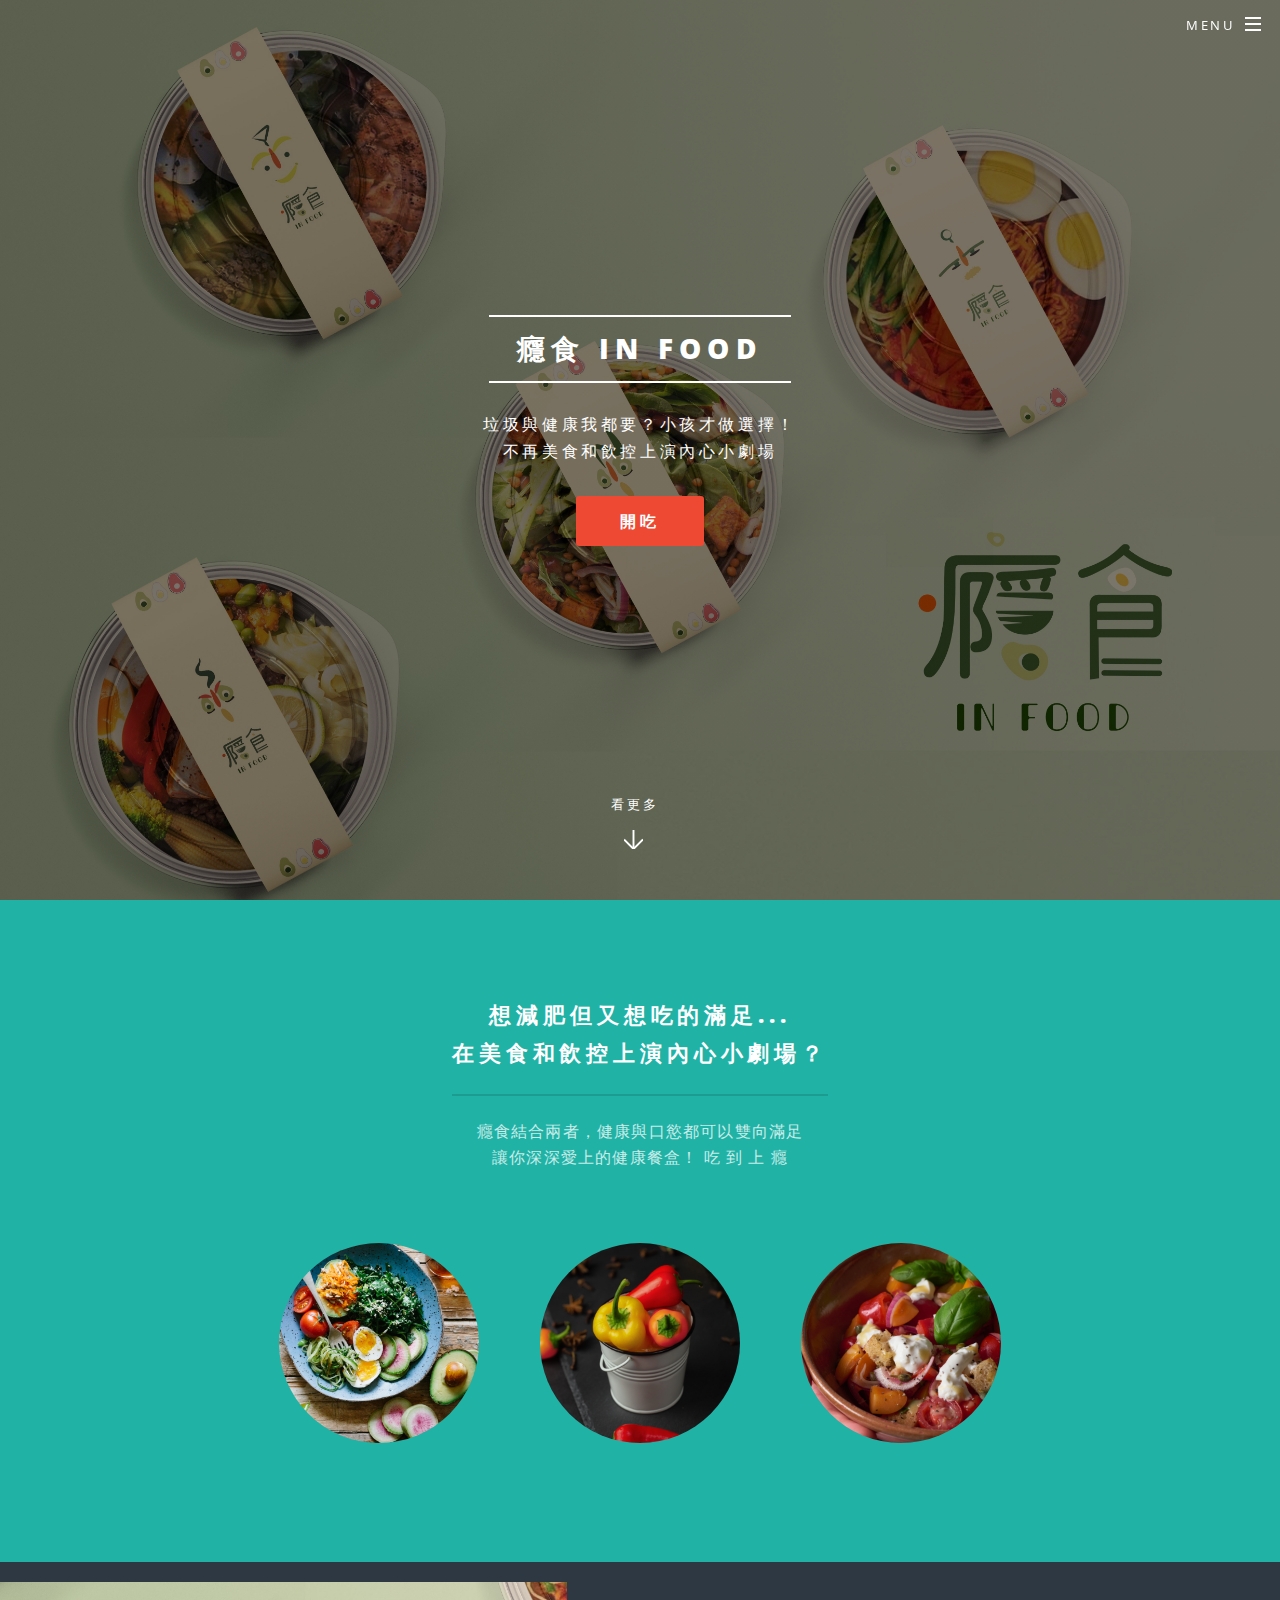
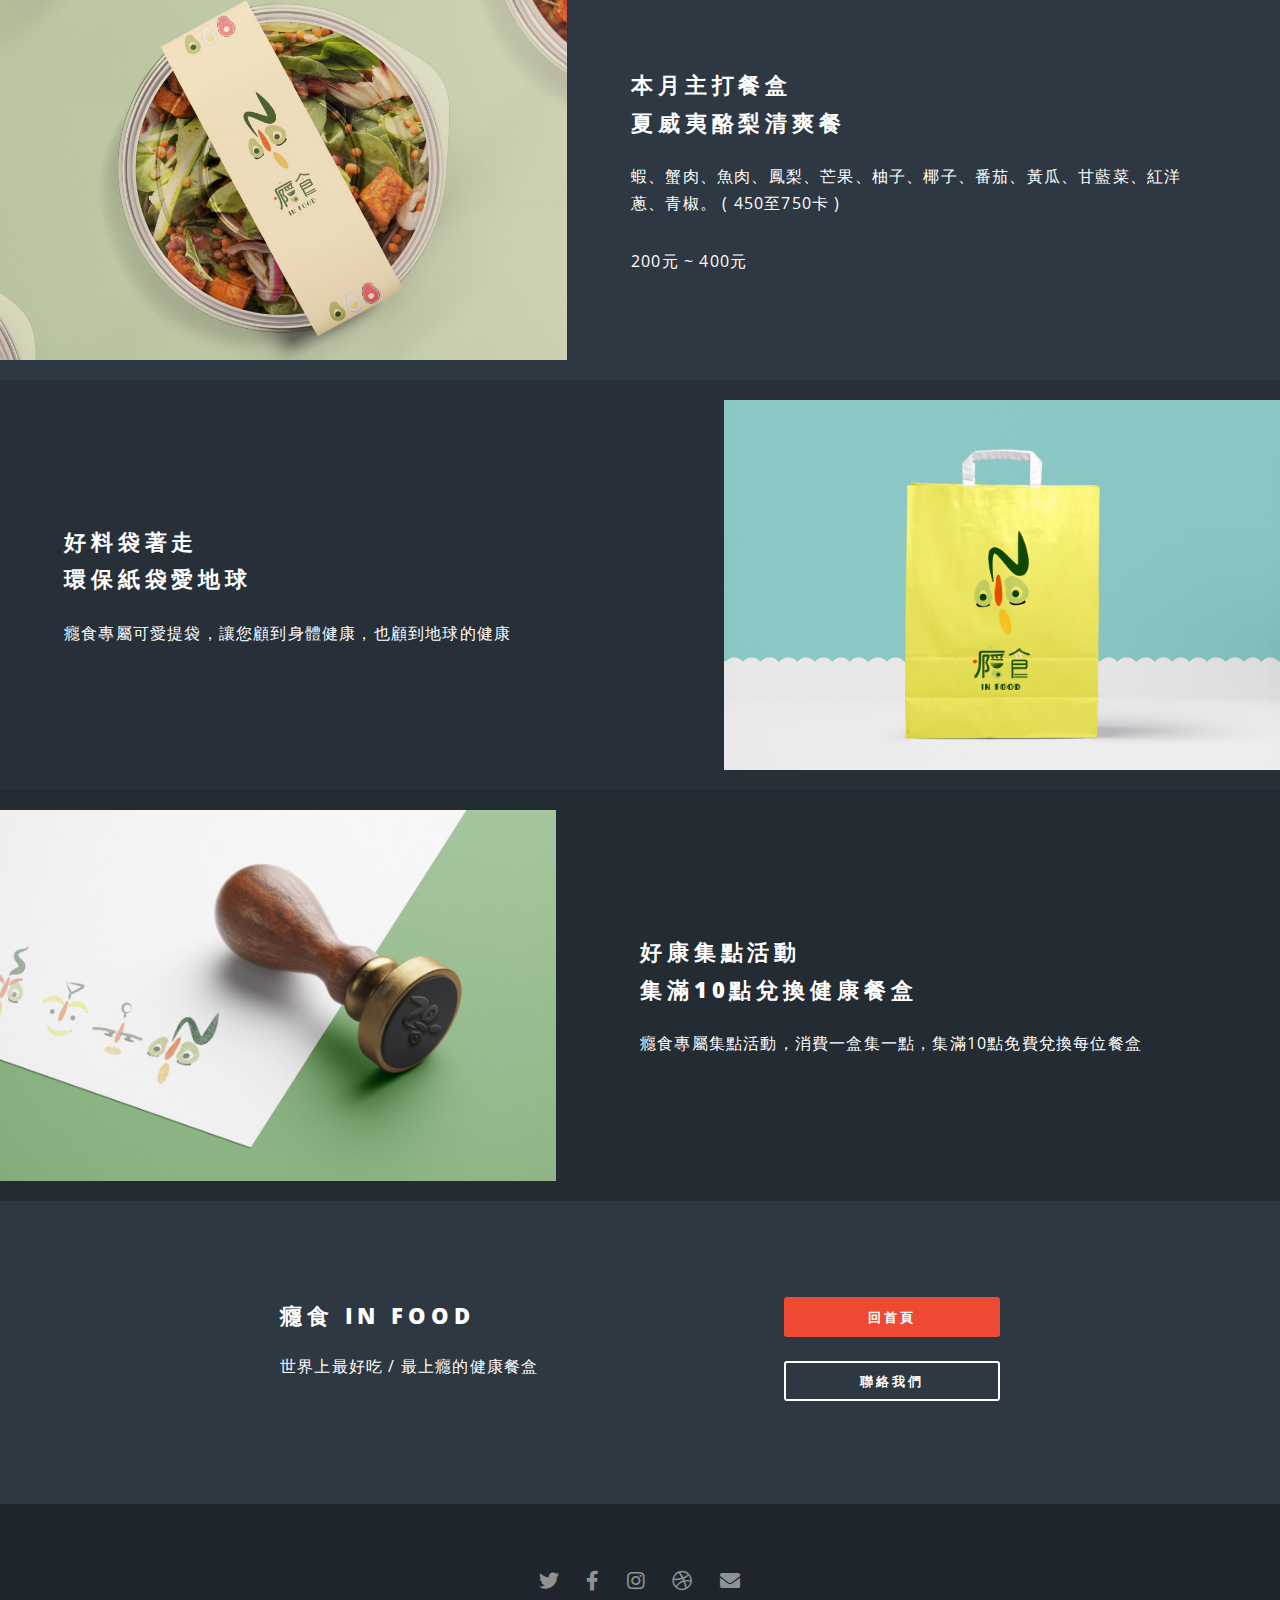
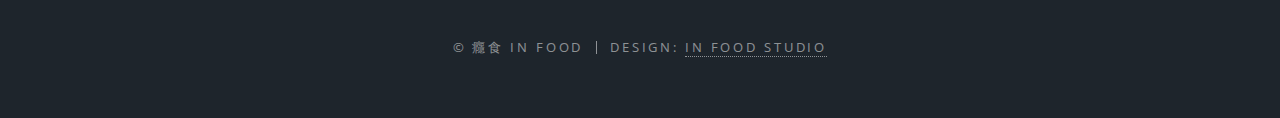
==== docs/index.html @ 06c72574 "add docs file" ====
<!DOCTYPE HTML>
<!--
	Spectral by HTML5 UP
	html5up.net | @ajlkn
	Free for personal and commercial use under the CCA 3.0 license (html5up.net/license)
-->
<html>
	<head>
		<title>癮食 In Food</title>
		<meta charset="utf-8" />
		<meta name="viewport" content="width=device-width, initial-scale=1, user-scalable=no" />
		<link rel="stylesheet" href="assets/css/main.css" />
		<link rel="icon" href="images/logo.jpg">
		<noscript><link rel="stylesheet" href="assets/css/noscript.css" /></noscript>
	</head>
	<body class="landing is-preload">

		<!-- Page Wrapper -->
			<div id="page-wrapper">

				<!-- Header -->
					<header id="header" class="alt">
						<h1><a href="index.html">癮食 In Food</a></h1>
						<nav id="nav">
							<ul>
								<li class="special">
									<a href="#menu" class="menuToggle"><span>Menu</span></a>
									<div id="menu">
										<ul>
											<li><a href="index.html">首頁</a></li>
											<li><a href="generic.html">癮食菜單</a></li>
											<li><a href="elements.html">料理工法</a></li>
											<li><a href="#">註冊會員</a></li>
											<li><a href="#">登入</a></li>
										</ul>
									</div>
								</li>
							</ul>
						</nav>
					</header>

				<!-- Banner -->
					<section id="banner">
						<div class="inner">
							<h2>癮食 In Food</h2>
							<p>垃圾與健康我都要？小孩才做選擇！<br />
							不再美食和飲控上演內心小劇場</p>
							<ul class="actions special">
								<li><a href="#two" class="button primary" style="font-size: 16px;">開吃</a></li>
							</ul>
						</div>
						<a href="#one" class="more scrolly">看更多</a>
					</section>

				<!-- One -->
					<section id="one" class="wrapper style1 special">
						<div class="inner">
							<header class="major">
								<h2>想減肥但又想吃的滿足...<br />
								在美食和飲控上演內心小劇場？</h2>
								<p>癮食結合兩者，健康與口慾都可以雙向滿足<br />
								讓你深深愛上的健康餐盒！ 吃 到 上 癮</p>
							</header>
							<ul class="icons major">
								<li><img src="images/circle1.jpg" alt="" class="circle_pic"></li>
								<li><img src="images/circle2.jpg" alt="" class="circle_pic"></li>
								<li><img src="images/circle3.jpg" alt="" class="circle_pic"></li>
								<!-- <li><span class="icon fa-gem major style1"><span class="label">Lorem</span></span></li>
								<li><span class="icon fa-heart major style2"><span class="label">Ipsum</span></span></li>
								<li><span class="icon solid fa-code major style3"><span class="label">Dolor</span></span></li> -->
							</ul>
						</div>
					</section>

				<!-- Two -->
					<section id="two" class="wrapper alt style2">
						<section class="spotlight" style="padding: 20px 20px 20px 0; background-color: transparent;">
							<div class="image"><img src="images/pic01.jpg" alt="" /></div><div class="content">
								<h2>本月主打餐盒<br />
								夏威夷酪梨清爽餐</h2>
								<p>蝦、蟹肉、魚肉、鳳梨、芒果、柚子、椰子、番茄、黃瓜、甘藍菜、紅洋蔥、青椒。 ( 450至750卡 )<br />
								</p>
								<p>200元 ~ 400元</p>
							</div>
						</section>
						<section class="spotlight">
							<div class="image" style="padding: 20px 0 20px 20px; background-color: transparent;"><img src="images/pic02.png" alt="" /></div><div class="content">
								<!-- <h2>對美味的堅持<br />
								每日新鮮現做</h2>
								<p>細膩工法、對料理的執著，將最好的呈現給每一位來癮食的你/妳</p> -->
								<h2>好料袋著走<br />
								環保紙袋愛地球</h2>
								<p>癮食專屬可愛提袋，讓您顧到身體健康，也顧到地球的健康</p>
							</div>
						</section>
						<section class="spotlight">
							<div class="image" style="padding: 20px 20px 20px 0; background-color: transparent;"><img src="images/pic03.jpg" alt="" /></div><div class="content">
								<h2>好康集點活動<br />
								集滿10點兌換健康餐盒</h2>
								<p>癮食專屬集點活動，消費一盒集一點，集滿10點免費兌換每位餐盒</p>
							</div>
						</section>
					</section>

				<!-- Three -->
					<!-- <section id="three" class="wrapper style3 special">
						<div class="inner">
							<header class="major">
								<h2>Accumsan mus tortor nunc aliquet</h2>
								<p>Aliquam ut ex ut augue consectetur interdum. Donec amet imperdiet eleifend<br />
								fringilla tincidunt. Nullam dui leo Aenean mi ligula, rhoncus ullamcorper.</p>
							</header>
							<ul class="features">
								<li class="icon fa-paper-plane">
									<h3>Arcu accumsan</h3>
									<p>Augue consectetur sed interdum imperdiet et ipsum. Mauris lorem tincidunt nullam amet leo Aenean ligula consequat consequat.</p>
								</li>
								<li class="icon solid fa-laptop">
									<h3>Ac Augue Eget</h3>
									<p>Augue consectetur sed interdum imperdiet et ipsum. Mauris lorem tincidunt nullam amet leo Aenean ligula consequat consequat.</p>
								</li>
								<li class="icon solid fa-code">
									<h3>Mus Scelerisque</h3>
									<p>Augue consectetur sed interdum imperdiet et ipsum. Mauris lorem tincidunt nullam amet leo Aenean ligula consequat consequat.</p>
								</li>
								<li class="icon solid fa-headphones-alt">
									<h3>Mauris Imperdiet</h3>
									<p>Augue consectetur sed interdum imperdiet et ipsum. Mauris lorem tincidunt nullam amet leo Aenean ligula consequat consequat.</p>
								</li>
								<li class="icon fa-heart">
									<h3>Aenean Primis</h3>
									<p>Augue consectetur sed interdum imperdiet et ipsum. Mauris lorem tincidunt nullam amet leo Aenean ligula consequat consequat.</p>
								</li>
								<li class="icon fa-flag">
									<h3>Tortor Ut</h3>
									<p>Augue consectetur sed interdum imperdiet et ipsum. Mauris lorem tincidunt nullam amet leo Aenean ligula consequat consequat.</p>
								</li>
							</ul>
						</div>
					</section> -->

				<!-- CTA -->
					<section id="cta" class="wrapper style4">
						<div class="inner">
							<header>
								<h2>癮食 In Food</h2>
								<p>世界上最好吃 / 最上癮的健康餐盒</p>
							</header>
							<ul class="actions stacked">
								<li><a href="#" class="button fit primary">回首頁</a></li>
								<li><a href="#" class="button fit">聯絡我們</a></li>
							</ul>
						</div>
					</section>

				<!-- Footer -->
					<footer id="footer">
						<ul class="icons">
							<li><a href="#" class="icon brands fa-twitter"><span class="label">Twitter</span></a></li>
							<li><a href="#" class="icon brands fa-facebook-f"><span class="label">Facebook</span></a></li>
							<li><a href="#" class="icon brands fa-instagram"><span class="label">Instagram</span></a></li>
							<li><a href="#" class="icon brands fa-dribbble"><span class="label">Dribbble</span></a></li>
							<li><a href="#" class="icon solid fa-envelope"><span class="label">Email</span></a></li>
						</ul>
						<ul class="copyright">
							<li>&copy; 癮食 In Food</li><li>Design: <a href="#">In Food Studio</a></li>
						</ul>
					</footer>

			</div>

		<!-- Scripts -->
			<script src="assets/js/jquery.min.js"></script>
			<script src="assets/js/jquery.scrollex.min.js"></script>
			<script src="assets/js/jquery.scrolly.min.js"></script>
			<script src="assets/js/browser.min.js"></script>
			<script src="assets/js/breakpoints.min.js"></script>
			<script src="assets/js/util.js"></script>
			<script src="assets/js/main.js"></script>

	</body>
</html>
---- docs/assets/css/main.css ----
@import url(fontawesome-all.min.css);
@import url("https://fonts.googleapis.com/css?family=Open+Sans:400,400italic,600,600italic,800,800italic");

/*
	Spectral by HTML5 UP
	html5up.net | @ajlkn
	Free for personal and commercial use under the CCA 3.0 license (html5up.net/license)
*/

html, body, div, span, applet, object,
iframe, h1, h2, h3, h4, h5, h6, p, blockquote,
pre, a, abbr, acronym, address, big, cite,
code, del, dfn, em, img, ins, kbd, q, s, samp,
small, strike, strong, sub, sup, tt, var, b,
u, i, center, dl, dt, dd, ol, ul, li, fieldset,
form, label, legend, table, caption, tbody,
tfoot, thead, tr, th, td, article, aside,
canvas, details, embed, figure, figcaption,
footer, header, hgroup, menu, nav, output, ruby,
section, summary, time, mark, audio, video {
	margin: 0;
	padding: 0;
	border: 0;
	font-size: 100%;
	font: inherit;
	vertical-align: baseline;}

article, aside, details, figcaption, figure,
footer, header, hgroup, menu, nav, section {
	display: block;}

body {
	line-height: 1;
}

ol, ul {
	list-style: none;
}

blockquote, q {
	quotes: none;
}

	blockquote:before, blockquote:after, q:before, q:after {
		content: '';
		content: none;
	}

table {
	border-collapse: collapse;
	border-spacing: 0;
}

body {
	-webkit-text-size-adjust: none;
}

mark {
	background-color: transparent;
	color: inherit;
}

input::-moz-focus-inner {
	border: 0;
	padding: 0;
}

input, select, textarea {
	-moz-appearance: none;
	-webkit-appearance: none;
	-ms-appearance: none;
	appearance: none;
}

/* Basic */

	@-ms-viewport {
		width: device-width;
	}

	html {
		box-sizing: border-box;
	}

	*, *:before, *:after {
		box-sizing: inherit;
	}

	body {
		background: #2e3842;
	}

		body.is-preload *, body.is-preload *:before, body.is-preload *:after {
			-moz-animation: none !important;
			-webkit-animation: none !important;
			-ms-animation: none !important;
			animation: none !important;
			-moz-transition: none !important;
			-webkit-transition: none !important;
			-ms-transition: none !important;
			transition: none !important;
		}

	body, input, select, textarea {
		color: #fff;
		font-family: "Open Sans", Helvetica, sans-serif;
		font-size: 15pt;
		font-weight: 400;
		letter-spacing: 0.075em;
		line-height: 1.65em;
	}

		@media screen and (max-width: 1680px) {

			body, input, select, textarea {
				font-size: 13pt;
			}

		}

		@media screen and (max-width: 1280px) {

			body, input, select, textarea {
				font-size: 12pt;
			}

		}

		@media screen and (max-width: 736px) {

			body, input, select, textarea {
				font-size: 11pt;
				letter-spacing: 0.0375em;
			}

		}

	a {
		-moz-transition: color 0.2s ease, border-bottom-color 0.2s ease;
		-webkit-transition: color 0.2s ease, border-bottom-color 0.2s ease;
		-ms-transition: color 0.2s ease, border-bottom-color 0.2s ease;
		transition: color 0.2s ease, border-bottom-color 0.2s ease;
		border-bottom: dotted 1px;
		color: inherit;
		text-decoration: none;
	}

		a:hover {
			border-bottom-color: transparent;
		}

	strong, b {
		color: #fff;
		font-weight: 600;
	}

	em, i {
		font-style: italic;
	}

	p {
		margin: 0 0 2em 0;
	}

	h1, h2, h3, h4, h5, h6 {
		color: #fff;
		font-weight: 800;
		letter-spacing: 0.225em;
		line-height: 1em;
		margin: 0 0 1em 0;
		text-transform: uppercase;
	}

		h1 a, h2 a, h3 a, h4 a, h5 a, h6 a {
			color: inherit;
			text-decoration: none;
		}

	h2 {
		font-size: 1.35em;
		line-height: 1.75em;
	}

		@media screen and (max-width: 736px) {

			h2 {
				font-size: 1.1em;
				line-height: 1.65em;
			}

		}

	h3 {
		font-size: 1.15em;
		line-height: 1.75em;
	}

		@media screen and (max-width: 736px) {

			h3 {
				font-size: 1em;
				line-height: 1.65em;
			}

		}

	h4 {
		font-size: 1em;
		line-height: 1.5em;
	}

	h5 {
		font-size: 0.8em;
		line-height: 1.5em;
	}

	h6 {
		font-size: 0.7em;
		line-height: 1.5em;
	}

	sub {
		font-size: 0.8em;
		position: relative;
		top: 0.5em;
	}

	sup {
		font-size: 0.8em;
		position: relative;
		top: -0.5em;
	}

	hr {
		border: 0;
		border-bottom: solid 2px #fff;
		margin: 3em 0;
	}

		hr.major {
			margin: 4.5em 0;
		}

	blockquote {
		border-left: solid 4px #fff;
		font-style: italic;
		margin: 0 0 2em 0;
		padding: 0.5em 0 0.5em 2em;
	}

	code {
		background: rgba(144, 144, 144, 0.25);
		border-radius: 3px;
		font-family: "Courier New", monospace;
		font-size: 0.9em;
		letter-spacing: 0;
		margin: 0 0.25em;
		padding: 0.25em 0.65em;
	}

	pre {
		-webkit-overflow-scrolling: touch;
		font-family: "Courier New", monospace;
		font-size: 0.9em;
		margin: 0 0 2em 0;
	}

		pre code {
			display: block;
			line-height: 1.75em;
			padding: 1em 1.5em;
			overflow-x: auto;
		}

	.align-left {
		text-align: left;
	}

	.align-center {
		text-align: center;
	}

	.align-right {
		text-align: right;
	}

/* Row */

	.row {
		display: flex;
		flex-wrap: wrap;
		box-sizing: border-box;
		align-items: stretch;
	}

		.row > * {
			box-sizing: border-box;
		}

		.row.gtr-uniform > * > :last-child {
			margin-bottom: 0;
		}

		.row.aln-left {
			justify-content: flex-start;
		}

		.row.aln-center {
			justify-content: center;
		}

		.row.aln-right {
			justify-content: flex-end;
		}

		.row.aln-top {
			align-items: flex-start;
		}

		.row.aln-middle {
			align-items: center;
		}

		.row.aln-bottom {
			align-items: flex-end;
		}

		.row > .imp {
			order: -1;
		}

		.row > .col-1 {
			width: 8.33333%;
		}

		.row > .off-1 {
			margin-left: 8.33333%;
		}

		.row > .col-2 {
			width: 16.66667%;
		}

		.row > .off-2 {
			margin-left: 16.66667%;
		}

		.row > .col-3 {
			width: 25%;
		}

		.row > .off-3 {
			margin-left: 25%;
		}

		.row > .col-4 {
			width: 33.33333%;
		}

		.row > .off-4 {
			margin-left: 33.33333%;
		}

		.row > .col-5 {
			width: 41.66667%;
		}

		.row > .off-5 {
			margin-left: 41.66667%;
		}

		.row > .col-6 {
			width: 50%;
		}

		.row > .off-6 {
			margin-left: 50%;
		}

		.row > .col-7 {
			width: 58.33333%;
		}

		.row > .off-7 {
			margin-left: 58.33333%;
		}

		.row > .col-8 {
			width: 66.66667%;
		}

		.row > .off-8 {
			margin-left: 66.66667%;
		}

		.row > .col-9 {
			width: 75%;
		}

		.row > .off-9 {
			margin-left: 75%;
		}

		.row > .col-10 {
			width: 83.33333%;
		}

		.row > .off-10 {
			margin-left: 83.33333%;
		}

		.row > .col-11 {
			width: 91.66667%;
		}

		.row > .off-11 {
			margin-left: 91.66667%;
		}

		.row > .col-12 {
			width: 100%;
		}

		.row > .off-12 {
			margin-left: 100%;
		}

		.row.gtr-0 {
			margin-top: 0;
			margin-left: 0em;
		}

			.row.gtr-0 > * {
				padding: 0 0 0 0em;
			}

			.row.gtr-0.gtr-uniform {
				margin-top: 0em;
			}

				.row.gtr-0.gtr-uniform > * {
					padding-top: 0em;
				}

		.row.gtr-25 {
			margin-top: 0;
			margin-left: -0.375em;
		}

			.row.gtr-25 > * {
				padding: 0 0 0 0.375em;
			}

			.row.gtr-25.gtr-uniform {
				margin-top: -0.375em;
			}

				.row.gtr-25.gtr-uniform > * {
					padding-top: 0.375em;
				}

		.row.gtr-50 {
			margin-top: 0;
			margin-left: -0.75em;
		}

			.row.gtr-50 > * {
				padding: 0 0 0 0.75em;
			}

			.row.gtr-50.gtr-uniform {
				margin-top: -0.75em;
			}

				.row.gtr-50.gtr-uniform > * {
					padding-top: 0.75em;
				}

		.row {
			margin-top: 0;
			margin-left: -1.5em;
		}

			.row > * {
				padding: 0 0 0 1.5em;
			}

			.row.gtr-uniform {
				margin-top: -1.5em;
			}

				.row.gtr-uniform > * {
					padding-top: 1.5em;
				}

		.row.gtr-150 {
			margin-top: 0;
			margin-left: -2.25em;
		}

			.row.gtr-150 > * {
				padding: 0 0 0 2.25em;
			}

			.row.gtr-150.gtr-uniform {
				margin-top: -2.25em;
			}

				.row.gtr-150.gtr-uniform > * {
					padding-top: 2.25em;
				}

		.row.gtr-200 {
			margin-top: 0;
			margin-left: -3em;
		}

			.row.gtr-200 > * {
				padding: 0 0 0 3em;
			}

			.row.gtr-200.gtr-uniform {
				margin-top: -3em;
			}

				.row.gtr-200.gtr-uniform > * {
					padding-top: 3em;
				}

		@media screen and (max-width: 1680px) {

			.row {
				display: flex;
				flex-wrap: wrap;
				box-sizing: border-box;
				align-items: stretch;
			}

				.row > * {
					box-sizing: border-box;
				}

				.row.gtr-uniform > * > :last-child {
					margin-bottom: 0;
				}

				.row.aln-left {
					justify-content: flex-start;
				}

				.row.aln-center {
					justify-content: center;
				}

				.row.aln-right {
					justify-content: flex-end;
				}

				.row.aln-top {
					align-items: flex-start;
				}

				.row.aln-middle {
					align-items: center;
				}

				.row.aln-bottom {
					align-items: flex-end;
				}

				.row > .imp-xlarge {
					order: -1;
				}

				.row > .col-1-xlarge {
					width: 8.33333%;
				}

				.row > .off-1-xlarge {
					margin-left: 8.33333%;
				}

				.row > .col-2-xlarge {
					width: 16.66667%;
				}

				.row > .off-2-xlarge {
					margin-left: 16.66667%;
				}

				.row > .col-3-xlarge {
					width: 25%;
				}

				.row > .off-3-xlarge {
					margin-left: 25%;
				}

				.row > .col-4-xlarge {
					width: 33.33333%;
				}

				.row > .off-4-xlarge {
					margin-left: 33.33333%;
				}

				.row > .col-5-xlarge {
					width: 41.66667%;
				}

				.row > .off-5-xlarge {
					margin-left: 41.66667%;
				}

				.row > .col-6-xlarge {
					width: 50%;
				}

				.row > .off-6-xlarge {
					margin-left: 50%;
				}

				.row > .col-7-xlarge {
					width: 58.33333%;
				}

				.row > .off-7-xlarge {
					margin-left: 58.33333%;
				}

				.row > .col-8-xlarge {
					width: 66.66667%;
				}

				.row > .off-8-xlarge {
					margin-left: 66.66667%;
				}

				.row > .col-9-xlarge {
					width: 75%;
				}

				.row > .off-9-xlarge {
					margin-left: 75%;
				}

				.row > .col-10-xlarge {
					width: 83.33333%;
				}

				.row > .off-10-xlarge {
					margin-left: 83.33333%;
				}

				.row > .col-11-xlarge {
					width: 91.66667%;
				}

				.row > .off-11-xlarge {
					margin-left: 91.66667%;
				}

				.row > .col-12-xlarge {
					width: 100%;
				}

				.row > .off-12-xlarge {
					margin-left: 100%;
				}

				.row.gtr-0 {
					margin-top: 0;
					margin-left: 0em;
				}

					.row.gtr-0 > * {
						padding: 0 0 0 0em;
					}

					.row.gtr-0.gtr-uniform {
						margin-top: 0em;
					}

						.row.gtr-0.gtr-uniform > * {
							padding-top: 0em;
						}

				.row.gtr-25 {
					margin-top: 0;
					margin-left: -0.375em;
				}

					.row.gtr-25 > * {
						padding: 0 0 0 0.375em;
					}

					.row.gtr-25.gtr-uniform {
						margin-top: -0.375em;
					}

						.row.gtr-25.gtr-uniform > * {
							padding-top: 0.375em;
						}

				.row.gtr-50 {
					margin-top: 0;
					margin-left: -0.75em;
				}

					.row.gtr-50 > * {
						padding: 0 0 0 0.75em;
					}

					.row.gtr-50.gtr-uniform {
						margin-top: -0.75em;
					}

						.row.gtr-50.gtr-uniform > * {
							padding-top: 0.75em;
						}

				.row {
					margin-top: 0;
					margin-left: -1.5em;
				}

					.row > * {
						padding: 0 0 0 1.5em;
					}

					.row.gtr-uniform {
						margin-top: -1.5em;
					}

						.row.gtr-uniform > * {
							padding-top: 1.5em;
						}

				.row.gtr-150 {
					margin-top: 0;
					margin-left: -2.25em;
				}

					.row.gtr-150 > * {
						padding: 0 0 0 2.25em;
					}

					.row.gtr-150.gtr-uniform {
						margin-top: -2.25em;
					}

						.row.gtr-150.gtr-uniform > * {
							padding-top: 2.25em;
						}

				.row.gtr-200 {
					margin-top: 0;
					margin-left: -3em;
				}

					.row.gtr-200 > * {
						padding: 0 0 0 3em;
					}

					.row.gtr-200.gtr-uniform {
						margin-top: -3em;
					}

						.row.gtr-200.gtr-uniform > * {
							padding-top: 3em;
						}

		}

		@media screen and (max-width: 1280px) {

			.row {
				display: flex;
				flex-wrap: wrap;
				box-sizing: border-box;
				align-items: stretch;
			}

				.row > * {
					box-sizing: border-box;
				}

				.row.gtr-uniform > * > :last-child {
					margin-bottom: 0;
				}

				.row.aln-left {
					justify-content: flex-start;
				}

				.row.aln-center {
					justify-content: center;
				}

				.row.aln-right {
					justify-content: flex-end;
				}

				.row.aln-top {
					align-items: flex-start;
				}

				.row.aln-middle {
					align-items: center;
				}

				.row.aln-bottom {
					align-items: flex-end;
				}

				.row > .imp-large {
					order: -1;
				}

				.row > .col-1-large {
					width: 8.33333%;
				}

				.row > .off-1-large {
					margin-left: 8.33333%;
				}

				.row > .col-2-large {
					width: 16.66667%;
				}

				.row > .off-2-large {
					margin-left: 16.66667%;
				}

				.row > .col-3-large {
					width: 25%;
				}

				.row > .off-3-large {
					margin-left: 25%;
				}

				.row > .col-4-large {
					width: 33.33333%;
				}

				.row > .off-4-large {
					margin-left: 33.33333%;
				}

				.row > .col-5-large {
					width: 41.66667%;
				}

				.row > .off-5-large {
					margin-left: 41.66667%;
				}

				.row > .col-6-large {
					width: 50%;
				}

				.row > .off-6-large {
					margin-left: 50%;
				}

				.row > .col-7-large {
					width: 58.33333%;
				}

				.row > .off-7-large {
					margin-left: 58.33333%;
				}

				.row > .col-8-large {
					width: 66.66667%;
				}

				.row > .off-8-large {
					margin-left: 66.66667%;
				}

				.row > .col-9-large {
					width: 75%;
				}

				.row > .off-9-large {
					margin-left: 75%;
				}

				.row > .col-10-large {
					width: 83.33333%;
				}

				.row > .off-10-large {
					margin-left: 83.33333%;
				}

				.row > .col-11-large {
					width: 91.66667%;
				}

				.row > .off-11-large {
					margin-left: 91.66667%;
				}

				.row > .col-12-large {
					width: 100%;
				}

				.row > .off-12-large {
					margin-left: 100%;
				}

				.row.gtr-0 {
					margin-top: 0;
					margin-left: 0em;
				}

					.row.gtr-0 > * {
						padding: 0 0 0 0em;
					}

					.row.gtr-0.gtr-uniform {
						margin-top: 0em;
					}

						.row.gtr-0.gtr-uniform > * {
							padding-top: 0em;
						}

				.row.gtr-25 {
					margin-top: 0;
					margin-left: -0.375em;
				}

					.row.gtr-25 > * {
						padding: 0 0 0 0.375em;
					}

					.row.gtr-25.gtr-uniform {
						margin-top: -0.375em;
					}

						.row.gtr-25.gtr-uniform > * {
							padding-top: 0.375em;
						}

				.row.gtr-50 {
					margin-top: 0;
					margin-left: -0.75em;
				}

					.row.gtr-50 > * {
						padding: 0 0 0 0.75em;
					}

					.row.gtr-50.gtr-uniform {
						margin-top: -0.75em;
					}

						.row.gtr-50.gtr-uniform > * {
							padding-top: 0.75em;
						}

				.row {
					margin-top: 0;
					margin-left: -1.5em;
				}

					.row > * {
						padding: 0 0 0 1.5em;
					}

					.row.gtr-uniform {
						margin-top: -1.5em;
					}

						.row.gtr-uniform > * {
							padding-top: 1.5em;
						}

				.row.gtr-150 {
					margin-top: 0;
					margin-left: -2.25em;
				}

					.row.gtr-150 > * {
						padding: 0 0 0 2.25em;
					}

					.row.gtr-150.gtr-uniform {
						margin-top: -2.25em;
					}

						.row.gtr-150.gtr-uniform > * {
							padding-top: 2.25em;
						}

				.row.gtr-200 {
					margin-top: 0;
					margin-left: -3em;
				}

					.row.gtr-200 > * {
						padding: 0 0 0 3em;
					}

					.row.gtr-200.gtr-uniform {
						margin-top: -3em;
					}

						.row.gtr-200.gtr-uniform > * {
							padding-top: 3em;
						}

		}

		@media screen and (max-width: 980px) {

			.row {
				display: flex;
				flex-wrap: wrap;
				box-sizing: border-box;
				align-items: stretch;
			}

				.row > * {
					box-sizing: border-box;
				}

				.row.gtr-uniform > * > :last-child {
					margin-bottom: 0;
				}

				.row.aln-left {
					justify-content: flex-start;
				}

				.row.aln-center {
					justify-content: center;
				}

				.row.aln-right {
					justify-content: flex-end;
				}

				.row.aln-top {
					align-items: flex-start;
				}

				.row.aln-middle {
					align-items: center;
				}

				.row.aln-bottom {
					align-items: flex-end;
				}

				.row > .imp-medium {
					order: -1;
				}

				.row > .col-1-medium {
					width: 8.33333%;
				}

				.row > .off-1-medium {
					margin-left: 8.33333%;
				}

				.row > .col-2-medium {
					width: 16.66667%;
				}

				.row > .off-2-medium {
					margin-left: 16.66667%;
				}

				.row > .col-3-medium {
					width: 25%;
				}

				.row > .off-3-medium {
					margin-left: 25%;
				}

				.row > .col-4-medium {
					width: 33.33333%;
				}

				.row > .off-4-medium {
					margin-left: 33.33333%;
				}

				.row > .col-5-medium {
					width: 41.66667%;
				}

				.row > .off-5-medium {
					margin-left: 41.66667%;
				}

				.row > .col-6-medium {
					width: 50%;
				}

				.row > .off-6-medium {
					margin-left: 50%;
				}

				.row > .col-7-medium {
					width: 58.33333%;
				}

				.row > .off-7-medium {
					margin-left: 58.33333%;
				}

				.row > .col-8-medium {
					width: 66.66667%;
				}

				.row > .off-8-medium {
					margin-left: 66.66667%;
				}

				.row > .col-9-medium {
					width: 75%;
				}

				.row > .off-9-medium {
					margin-left: 75%;
				}

				.row > .col-10-medium {
					width: 83.33333%;
				}

				.row > .off-10-medium {
					margin-left: 83.33333%;
				}

				.row > .col-11-medium {
					width: 91.66667%;
				}

				.row > .off-11-medium {
					margin-left: 91.66667%;
				}

				.row > .col-12-medium {
					width: 100%;
				}

				.row > .off-12-medium {
					margin-left: 100%;
				}

				.row.gtr-0 {
					margin-top: 0;
					margin-left: 0em;
				}

					.row.gtr-0 > * {
						padding: 0 0 0 0em;
					}

					.row.gtr-0.gtr-uniform {
						margin-top: 0em;
					}

						.row.gtr-0.gtr-uniform > * {
							padding-top: 0em;
						}

				.row.gtr-25 {
					margin-top: 0;
					margin-left: -0.375em;
				}

					.row.gtr-25 > * {
						padding: 0 0 0 0.375em;
					}

					.row.gtr-25.gtr-uniform {
						margin-top: -0.375em;
					}

						.row.gtr-25.gtr-uniform > * {
							padding-top: 0.375em;
						}

				.row.gtr-50 {
					margin-top: 0;
					margin-left: -0.75em;
				}

					.row.gtr-50 > * {
						padding: 0 0 0 0.75em;
					}

					.row.gtr-50.gtr-uniform {
						margin-top: -0.75em;
					}

						.row.gtr-50.gtr-uniform > * {
							padding-top: 0.75em;
						}

				.row {
					margin-top: 0;
					margin-left: -1.5em;
				}

					.row > * {
						padding: 0 0 0 1.5em;
					}

					.row.gtr-uniform {
						margin-top: -1.5em;
					}

						.row.gtr-uniform > * {
							padding-top: 1.5em;
						}

				.row.gtr-150 {
					margin-top: 0;
					margin-left: -2.25em;
				}

					.row.gtr-150 > * {
						padding: 0 0 0 2.25em;
					}

					.row.gtr-150.gtr-uniform {
						margin-top: -2.25em;
					}

						.row.gtr-150.gtr-uniform > * {
							padding-top: 2.25em;
						}

				.row.gtr-200 {
					margin-top: 0;
					margin-left: -3em;
				}

					.row.gtr-200 > * {
						padding: 0 0 0 3em;
					}

					.row.gtr-200.gtr-uniform {
						margin-top: -3em;
					}

						.row.gtr-200.gtr-uniform > * {
							padding-top: 3em;
						}

		}

		@media screen and (max-width: 736px) {

			.row {
				display: flex;
				flex-wrap: wrap;
				box-sizing: border-box;
				align-items: stretch;
			}

				.row > * {
					box-sizing: border-box;
				}

				.row.gtr-uniform > * > :last-child {
					margin-bottom: 0;
				}

				.row.aln-left {
					justify-content: flex-start;
				}

				.row.aln-center {
					justify-content: center;
				}

				.row.aln-right {
					justify-content: flex-end;
				}

				.row.aln-top {
					align-items: flex-start;
				}

				.row.aln-middle {
					align-items: center;
				}

				.row.aln-bottom {
					align-items: flex-end;
				}

				.row > .imp-small {
					order: -1;
				}

				.row > .col-1-small {
					width: 8.33333%;
				}

				.row > .off-1-small {
					margin-left: 8.33333%;
				}

				.row > .col-2-small {
					width: 16.66667%;
				}

				.row > .off-2-small {
					margin-left: 16.66667%;
				}

				.row > .col-3-small {
					width: 25%;
				}

				.row > .off-3-small {
					margin-left: 25%;
				}

				.row > .col-4-small {
					width: 33.33333%;
				}

				.row > .off-4-small {
					margin-left: 33.33333%;
				}

				.row > .col-5-small {
					width: 41.66667%;
				}

				.row > .off-5-small {
					margin-left: 41.66667%;
				}

				.row > .col-6-small {
					width: 50%;
				}

				.row > .off-6-small {
					margin-left: 50%;
				}

				.row > .col-7-small {
					width: 58.33333%;
				}

				.row > .off-7-small {
					margin-left: 58.33333%;
				}

				.row > .col-8-small {
					width: 66.66667%;
				}

				.row > .off-8-small {
					margin-left: 66.66667%;
				}

				.row > .col-9-small {
					width: 75%;
				}

				.row > .off-9-small {
					margin-left: 75%;
				}

				.row > .col-10-small {
					width: 83.33333%;
				}

				.row > .off-10-small {
					margin-left: 83.33333%;
				}

				.row > .col-11-small {
					width: 91.66667%;
				}

				.row > .off-11-small {
					margin-left: 91.66667%;
				}

				.row > .col-12-small {
					width: 100%;
				}

				.row > .off-12-small {
					margin-left: 100%;
				}

				.row.gtr-0 {
					margin-top: 0;
					margin-left: 0em;
				}

					.row.gtr-0 > * {
						padding: 0 0 0 0em;
					}

					.row.gtr-0.gtr-uniform {
						margin-top: 0em;
					}

						.row.gtr-0.gtr-uniform > * {
							padding-top: 0em;
						}

				.row.gtr-25 {
					margin-top: 0;
					margin-left: -0.375em;
				}

					.row.gtr-25 > * {
						padding: 0 0 0 0.375em;
					}

					.row.gtr-25.gtr-uniform {
						margin-top: -0.375em;
					}

						.row.gtr-25.gtr-uniform > * {
							padding-top: 0.375em;
						}

				.row.gtr-50 {
					margin-top: 0;
					margin-left: -0.75em;
				}

					.row.gtr-50 > * {
						padding: 0 0 0 0.75em;
					}

					.row.gtr-50.gtr-uniform {
						margin-top: -0.75em;
					}

						.row.gtr-50.gtr-uniform > * {
							padding-top: 0.75em;
						}

				.row {
					margin-top: 0;
					margin-left: -1.5em;
				}

					.row > * {
						padding: 0 0 0 1.5em;
					}

					.row.gtr-uniform {
						margin-top: -1.5em;
					}

						.row.gtr-uniform > * {
							padding-top: 1.5em;
						}

				.row.gtr-150 {
					margin-top: 0;
					margin-left: -2.25em;
				}

					.row.gtr-150 > * {
						padding: 0 0 0 2.25em;
					}

					.row.gtr-150.gtr-uniform {
						margin-top: -2.25em;
					}

						.row.gtr-150.gtr-uniform > * {
							padding-top: 2.25em;
						}

				.row.gtr-200 {
					margin-top: 0;
					margin-left: -3em;
				}

					.row.gtr-200 > * {
						padding: 0 0 0 3em;
					}

					.row.gtr-200.gtr-uniform {
						margin-top: -3em;
					}

						.row.gtr-200.gtr-uniform > * {
							padding-top: 3em;
						}

		}

		@media screen and (max-width: 480px) {

			.row {
				display: flex;
				flex-wrap: wrap;
				box-sizing: border-box;
				align-items: stretch;
			}

				.row > * {
					box-sizing: border-box;
				}

				.row.gtr-uniform > * > :last-child {
					margin-bottom: 0;
				}

				.row.aln-left {
					justify-content: flex-start;
				}

				.row.aln-center {
					justify-content: center;
				}

				.row.aln-right {
					justify-content: flex-end;
				}

				.row.aln-top {
					align-items: flex-start;
				}

				.row.aln-middle {
					align-items: center;
				}

				.row.aln-bottom {
					align-items: flex-end;
				}

				.row > .imp-xsmall {
					order: -1;
				}

				.row > .col-1-xsmall {
					width: 8.33333%;
				}

				.row > .off-1-xsmall {
					margin-left: 8.33333%;
				}

				.row > .col-2-xsmall {
					width: 16.66667%;
				}

				.row > .off-2-xsmall {
					margin-left: 16.66667%;
				}

				.row > .col-3-xsmall {
					width: 25%;
				}

				.row > .off-3-xsmall {
					margin-left: 25%;
				}

				.row > .col-4-xsmall {
					width: 33.33333%;
				}

				.row > .off-4-xsmall {
					margin-left: 33.33333%;
				}

				.row > .col-5-xsmall {
					width: 41.66667%;
				}

				.row > .off-5-xsmall {
					margin-left: 41.66667%;
				}

				.row > .col-6-xsmall {
					width: 50%;
				}

				.row > .off-6-xsmall {
					margin-left: 50%;
				}

				.row > .col-7-xsmall {
					width: 58.33333%;
				}

				.row > .off-7-xsmall {
					margin-left: 58.33333%;
				}

				.row > .col-8-xsmall {
					width: 66.66667%;
				}

				.row > .off-8-xsmall {
					margin-left: 66.66667%;
				}

				.row > .col-9-xsmall {
					width: 75%;
				}

				.row > .off-9-xsmall {
					margin-left: 75%;
				}

				.row > .col-10-xsmall {
					width: 83.33333%;
				}

				.row > .off-10-xsmall {
					margin-left: 83.33333%;
				}

				.row > .col-11-xsmall {
					width: 91.66667%;
				}

				.row > .off-11-xsmall {
					margin-left: 91.66667%;
				}

				.row > .col-12-xsmall {
					width: 100%;
				}

				.row > .off-12-xsmall {
					margin-left: 100%;
				}

				.row.gtr-0 {
					margin-top: 0;
					margin-left: 0em;
				}

					.row.gtr-0 > * {
						padding: 0 0 0 0em;
					}

					.row.gtr-0.gtr-uniform {
						margin-top: 0em;
					}

						.row.gtr-0.gtr-uniform > * {
							padding-top: 0em;
						}

				.row.gtr-25 {
					margin-top: 0;
					margin-left: -0.375em;
				}

					.row.gtr-25 > * {
						padding: 0 0 0 0.375em;
					}

					.row.gtr-25.gtr-uniform {
						margin-top: -0.375em;
					}

						.row.gtr-25.gtr-uniform > * {
							padding-top: 0.375em;
						}

				.row.gtr-50 {
					margin-top: 0;
					margin-left: -0.75em;
				}

					.row.gtr-50 > * {
						padding: 0 0 0 0.75em;
					}

					.row.gtr-50.gtr-uniform {
						margin-top: -0.75em;
					}

						.row.gtr-50.gtr-uniform > * {
							padding-top: 0.75em;
						}

				.row {
					margin-top: 0;
					margin-left: -1.5em;
				}

					.row > * {
						padding: 0 0 0 1.5em;
					}

					.row.gtr-uniform {
						margin-top: -1.5em;
					}

						.row.gtr-uniform > * {
							padding-top: 1.5em;
						}

				.row.gtr-150 {
					margin-top: 0;
					margin-left: -2.25em;
				}

					.row.gtr-150 > * {
						padding: 0 0 0 2.25em;
					}

					.row.gtr-150.gtr-uniform {
						margin-top: -2.25em;
					}

						.row.gtr-150.gtr-uniform > * {
							padding-top: 2.25em;
						}

				.row.gtr-200 {
					margin-top: 0;
					margin-left: -3em;
				}

					.row.gtr-200 > * {
						padding: 0 0 0 3em;
					}

					.row.gtr-200.gtr-uniform {
						margin-top: -3em;
					}

						.row.gtr-200.gtr-uniform > * {
							padding-top: 3em;
						}

		}

/* Section/Article */

	section.special, article.special {
		text-align: center;
	}

	header p {
		color: rgba(255, 255, 255, 0.5);
		position: relative;
		top: -0.25em;
	}

	header h3 + p {
		font-size: 1.1em;
	}

	header h4 + p,
	header h5 + p,
	header h6 + p {
		font-size: 0.9em;
	}

	header.major {
		margin: 0 0 3.5em 0;
	}

		header.major h2, header.major h3, header.major h4, header.major h5, header.major h6 {
			border-bottom: solid 2px #fff;
			display: inline-block;
			padding-bottom: 1em;
			position: relative;
		}

			header.major h2:after, header.major h3:after, header.major h4:after, header.major h5:after, header.major h6:after {
				content: '';
				display: block;
				height: 1px;
			}

		header.major p {
			color: #fff;
			top: 0;
		}

		@media screen and (max-width: 736px) {

			header.major {
				margin: 0 0 2em 0;
			}

		}

	@media screen and (max-width: 980px) {

		header br {
			display: none;
		}

	}

/* Form */

	form {
		margin: 0 0 2em 0;
	}

	label {
		color: #fff;
		display: block;
		font-size: 0.9em;
		font-weight: 600;
		margin: 0 0 1em 0;
	}

	input[type="text"],
	input[type="password"],
	input[type="email"],
	select,
	textarea {
		-moz-appearance: none;
		-webkit-appearance: none;
		-ms-appearance: none;
		appearance: none;
		background-color: rgba(144, 144, 144, 0.25);
		border-radius: 3px;
		border: none;
		color: inherit;
		display: block;
		outline: 0;
		padding: 0 1em;
		text-decoration: none;
		width: 100%;
	}

		input[type="text"]:invalid,
		input[type="password"]:invalid,
		input[type="email"]:invalid,
		select:invalid,
		textarea:invalid {
			box-shadow: none;
		}

		input[type="text"]:focus,
		input[type="password"]:focus,
		input[type="email"]:focus,
		select:focus,
		textarea:focus {
			box-shadow: 0 0 0 2px #21b2a6;
		}

	select {
		background-size: 1.25em;
		background-repeat: no-repeat;
		background-position: calc(100% - 1em) center;
		height: 2.75em;
		padding-right: 2.75em;
		text-overflow: ellipsis;
	}

		select:focus::-ms-value {
			background-color: transparent;
		}

		select::-ms-expand {
			display: none;
		}

	input[type="text"],
	input[type="password"],
	input[type="email"],
	select {
		height: 2.75em;
	}

	textarea {
		padding: 0.75em 1em;
	}

	input[type="checkbox"],
	input[type="radio"] {
		-moz-appearance: none;
		-webkit-appearance: none;
		-ms-appearance: none;
		appearance: none;
		display: block;
		float: left;
		margin-right: -2em;
		opacity: 0;
		width: 1em;
		z-index: -1;
	}

		input[type="checkbox"] + label,
		input[type="radio"] + label {
			text-decoration: none;
			color: #fff;
			cursor: pointer;
			display: inline-block;
			font-size: 1em;
			font-weight: 400;
			padding-left: 2.4em;
			padding-right: 0.75em;
			position: relative;
		}

			input[type="checkbox"] + label:before,
			input[type="radio"] + label:before {
				-moz-osx-font-smoothing: grayscale;
				-webkit-font-smoothing: antialiased;
				display: inline-block;
				font-style: normal;
				font-variant: normal;
				text-rendering: auto;
				line-height: 1;
				text-transform: none !important;
				font-family: 'Font Awesome 5 Free';
				font-weight: 900;
			}

			input[type="checkbox"] + label:before,
			input[type="radio"] + label:before {
				background: rgba(144, 144, 144, 0.25);
				border-radius: 3px;
				content: '';
				display: inline-block;
				font-size: 0.8em;
				height: 2.0625em;
				left: 0;
				line-height: 2.0625em;
				position: absolute;
				text-align: center;
				top: 0;
				width: 2.0625em;
			}

		input[type="checkbox"]:checked + label:before,
		input[type="radio"]:checked + label:before {
			background: #2e3842;
			color: #fff;
			content: '\f00c';
		}

		input[type="checkbox"]:focus + label:before,
		input[type="radio"]:focus + label:before {
			box-shadow: 0 0 0 2px #21b2a6;
		}

	input[type="checkbox"] + label:before {
		border-radius: 3px;
	}

	input[type="radio"] + label:before {
		border-radius: 100%;
	}

	::-webkit-input-placeholder {
		color: rgba(255, 255, 255, 0.5) !important;
		opacity: 1.0;
	}

	:-moz-placeholder {
		color: rgba(255, 255, 255, 0.5) !important;
		opacity: 1.0;
	}

	::-moz-placeholder {
		color: rgba(255, 255, 255, 0.5) !important;
		opacity: 1.0;
	}

	:-ms-input-placeholder {
		color: rgba(255, 255, 255, 0.5) !important;
		opacity: 1.0;
	}

/* Box */

	.box {
		border-radius: 3px;
		border: solid 2px #fff;
		margin-bottom: 2em;
		padding: 1.5em;
	}

		.box > :last-child,
		.box > :last-child > :last-child,
		.box > :last-child > :last-child > :last-child {
			margin-bottom: 0;
		}

		.box.alt {
			border: 0;
			border-radius: 0;
			padding: 0;
		}

/* Icon */

	.icon {
		text-decoration: none;
		border-bottom: none;
		position: relative;
	}

		.icon:before {
			-moz-osx-font-smoothing: grayscale;
			-webkit-font-smoothing: antialiased;
			display: inline-block;
			font-style: normal;
			font-variant: normal;
			text-rendering: auto;
			line-height: 1;
			text-transform: none !important;
			font-family: 'Font Awesome 5 Free';
			font-weight: 400;
		}

		.icon > .label {
			display: none;
		}

		.icon:before {
			line-height: inherit;
		}

		.icon.solid:before {
			font-weight: 900;
		}

		.icon.brands:before {
			font-family: 'Font Awesome 5 Brands';
		}

		.icon.major {
			-moz-transform: rotate(-45deg);
			-webkit-transform: rotate(-45deg);
			-ms-transform: rotate(-45deg);
			transform: rotate(-45deg);
			border-radius: 3px;
			border: solid 2px #fff;
			display: inline-block;
			font-size: 1.35em;
			height: calc(3em + 2px);
			line-height: 3em;
			text-align: center;
			width: calc(3em + 2px);
		}

			.icon.major:before {
				-moz-transform: rotate(45deg);
				-webkit-transform: rotate(45deg);
				-ms-transform: rotate(45deg);
				transform: rotate(45deg);
				display: inline-block;
				font-size: 1.5em;
			}

			@media screen and (max-width: 736px) {

				.icon.major {
					font-size: 1em;
				}

			}

		.icon.style1 {
			color: #00ffcc;
		}

		.icon.style2 {
			color: #00f0ff;
		}

		.icon.style3 {
			color: #76ddff;
		}

/* Image */

	.image {
		border-radius: 3px;
		border: 0;
		display: inline-block;
		position: relative;
	}

		.image img {
			border-radius: 3px;
			display: block;
		}

		.image.left {
			float: left;
			margin: 0 2em 2em 0;
			top: 0.25em;
		}

		.image.right {
			float: right;
			margin: 0 0 2em 2em;
			top: 0.25em;
		}

		.image.left, .image.right {
			max-width: 40%;
		}

			.image.left img, .image.right img {
				width: 100%;
			}

		.image.fit {
			display: block;
			margin: 0 0 2em 0;
			width: 100%;
		}

			.image.fit img {
				width: 100%;
			}

/* List */

	ol {
		list-style: decimal;
		margin: 0 0 2em 0;
		padding-left: 1.25em;
	}

		ol li {
			padding-left: 0.25em;
		}

	ul {
		list-style: disc;
		margin: 0 0 2em 0;
		padding-left: 1em;
	}

		ul li {
			padding-left: 0.5em;
		}

		ul.alt {
			list-style: none;
			padding-left: 0;
		}

			ul.alt li {
				border-top: solid 1px #fff;
				padding: 0.5em 0;
			}

				ul.alt li:first-child {
					border-top: 0;
					padding-top: 0;
				}

	dl {
		margin: 0 0 2em 0;
	}

/* Actions */

	ul.actions {
		display: -moz-flex;
		display: -webkit-flex;
		display: -ms-flex;
		display: flex;
		cursor: default;
		list-style: none;
		margin-left: -1em;
		padding-left: 0;
	}

		ul.actions li {
			padding: 0 0 0 1em;
			vertical-align: middle;
		}

		ul.actions.special {
			-moz-justify-content: center;
			-webkit-justify-content: center;
			-ms-justify-content: center;
			justify-content: center;
			width: 100%;
			margin-left: 0;
		}

			ul.actions.special li:first-child {
				padding-left: 0;
			}

		ul.actions.stacked {
			-moz-flex-direction: column;
			-webkit-flex-direction: column;
			-ms-flex-direction: column;
			flex-direction: column;
			margin-left: 0;
		}

			ul.actions.stacked li {
				padding: 1em 0 0 0;
			}

				ul.actions.stacked li:first-child {
					padding-top: 0;
				}

		ul.actions.fit {
			width: calc(100% + 1em);
		}

			ul.actions.fit li {
				-moz-flex-grow: 1;
				-webkit-flex-grow: 1;
				-ms-flex-grow: 1;
				flex-grow: 1;
				-moz-flex-shrink: 1;
				-webkit-flex-shrink: 1;
				-ms-flex-shrink: 1;
				flex-shrink: 1;
				width: 100%;
			}

				ul.actions.fit li > * {
					width: 100%;
				}

			ul.actions.fit.stacked {
				width: 100%;
			}

		@media screen and (max-width: 480px) {

			ul.actions:not(.fixed) {
				-moz-flex-direction: column;
				-webkit-flex-direction: column;
				-ms-flex-direction: column;
				flex-direction: column;
				margin-left: 0;
				width: 100% !important;
			}

				ul.actions:not(.fixed) li {
					-moz-flex-grow: 1;
					-webkit-flex-grow: 1;
					-ms-flex-grow: 1;
					flex-grow: 1;
					-moz-flex-shrink: 1;
					-webkit-flex-shrink: 1;
					-ms-flex-shrink: 1;
					flex-shrink: 1;
					padding: 1em 0 0 0;
					text-align: center;
					width: 100%;
				}

					ul.actions:not(.fixed) li > * {
						width: 100%;
					}

					ul.actions:not(.fixed) li:first-child {
						padding-top: 0;
					}

					ul.actions:not(.fixed) li input[type="submit"],
					ul.actions:not(.fixed) li input[type="reset"],
					ul.actions:not(.fixed) li input[type="button"],
					ul.actions:not(.fixed) li button,
					ul.actions:not(.fixed) li .button {
						width: 100%;
					}

						ul.actions:not(.fixed) li input[type="submit"].icon:before,
						ul.actions:not(.fixed) li input[type="reset"].icon:before,
						ul.actions:not(.fixed) li input[type="button"].icon:before,
						ul.actions:not(.fixed) li button.icon:before,
						ul.actions:not(.fixed) li .button.icon:before {
							margin-left: -0.5em;
						}

		}

/* Icons */

	ul.icons {
		cursor: default;
		list-style: none;
		padding-left: 0;
	}

		ul.icons li {
			display: inline-block;
			padding: 0 1em 0 0;
		}

			ul.icons li:last-child {
				padding-right: 0 !important;
			}

		ul.icons.major {
			padding: 1em 0;
		}

			ul.icons.major li {
				padding-right: 3.5em;
			}

				@media screen and (max-width: 736px) {

					ul.icons.major li {
						padding: 0 1em !important;
					}

				}

/* Table */

	.table-wrapper {
		-webkit-overflow-scrolling: touch;
		overflow-x: auto;
	}

	table {
		margin: 0 0 2em 0;
		width: 100%;
	}

		table tbody tr {
			border: solid 1px #fff;
			border-left: 0;
			border-right: 0;
		}

			table tbody tr:nth-child(2n + 1) {
				background-color: rgba(144, 144, 144, 0.25);
			}

		table td {
			padding: 0.75em 0.75em;
		}

		table th {
			color: #fff;
			font-size: 0.9em;
			font-weight: 600;
			padding: 0 0.75em 0.75em 0.75em;
			text-align: left;
		}

		table thead {
			border-bottom: solid 2px #fff;
		}

		table tfoot {
			border-top: solid 2px #fff;
		}

		table.alt {
			border-collapse: separate;
		}

			table.alt tbody tr td {
				border: solid 1px #fff;
				border-left-width: 0;
				border-top-width: 0;
			}

				table.alt tbody tr td:first-child {
					border-left-width: 1px;
				}

			table.alt tbody tr:first-child td {
				border-top-width: 1px;
			}

			table.alt thead {
				border-bottom: 0;
			}

			table.alt tfoot {
				border-top: 0;
			}

/* Button */

	input[type="submit"],
	input[type="reset"],
	input[type="button"],
	button,
	.button {
		-moz-appearance: none;
		-webkit-appearance: none;
		-ms-appearance: none;
		appearance: none;
		-moz-transition: background-color 0.2s ease-in-out, color 0.2s ease-in-out;
		-webkit-transition: background-color 0.2s ease-in-out, color 0.2s ease-in-out;
		-ms-transition: background-color 0.2s ease-in-out, color 0.2s ease-in-out;
		transition: background-color 0.2s ease-in-out, color 0.2s ease-in-out;
		background-color: transparent;
		border-radius: 3px;
		border: 0;
		box-shadow: inset 0 0 0 2px #fff;
		color: #fff;
		cursor: pointer;
		display: inline-block;
		font-size: 0.8em;
		font-weight: 600;
		height: 3.125em;
		letter-spacing: 0.225em;
		line-height: 3.125em;
		max-width: 30em;
		padding: 0 2.75em;
		text-align: center;
		text-decoration: none;
		text-transform: uppercase;
		white-space: nowrap;
		overflow: hidden;
		text-overflow: ellipsis;
	}

		input[type="submit"]:hover,
		input[type="reset"]:hover,
		input[type="button"]:hover,
		button:hover,
		.button:hover {
			background-color: rgba(144, 144, 144, 0.25);
		}

		input[type="submit"]:active,
		input[type="reset"]:active,
		input[type="button"]:active,
		button:active,
		.button:active {
			background-color: rgba(144, 144, 144, 0.5);
		}

		input[type="submit"].icon:before,
		input[type="reset"].icon:before,
		input[type="button"].icon:before,
		button.icon:before,
		.button.icon:before {
			margin-right: 0.5em;
		}

		input[type="submit"].fit,
		input[type="reset"].fit,
		input[type="button"].fit,
		button.fit,
		.button.fit {
			width: 100%;
		}

		input[type="submit"].small,
		input[type="reset"].small,
		input[type="button"].small,
		button.small,
		.button.small {
			font-size: 0.8em;
		}

		input[type="submit"].large,
		input[type="reset"].large,
		input[type="button"].large,
		button.large,
		.button.large {
			font-size: 1.35em;
		}

		input[type="submit"].primary,
		input[type="reset"].primary,
		input[type="button"].primary,
		button.primary,
		.button.primary {
			background-color: #ed4933;
			box-shadow: none !important;
			color: #ffffff !important;
		}

			input[type="submit"].primary:hover,
			input[type="reset"].primary:hover,
			input[type="button"].primary:hover,
			button.primary:hover,
			.button.primary:hover {
				background-color: #ef5e4a !important;
			}

			input[type="submit"].primary:active,
			input[type="reset"].primary:active,
			input[type="button"].primary:active,
			button.primary:active,
			.button.primary:active {
				background-color: #eb341c !important;
			}

		input[type="submit"].disabled, input[type="submit"]:disabled,
		input[type="reset"].disabled,
		input[type="reset"]:disabled,
		input[type="button"].disabled,
		input[type="button"]:disabled,
		button.disabled,
		button:disabled,
		.button.disabled,
		.button:disabled {
			pointer-events: none;
			opacity: 0.25;
		}

		@media screen and (max-width: 736px) {

			input[type="submit"],
			input[type="reset"],
			input[type="button"],
			button,
			.button {
				height: 3.75em;
				line-height: 3.75em;
			}

		}

/* Features */

	.features {
		display: -moz-flex;
		display: -webkit-flex;
		display: -ms-flex;
		display: flex;
		-moz-flex-wrap: wrap;
		-webkit-flex-wrap: wrap;
		-ms-flex-wrap: wrap;
		flex-wrap: wrap;
		-moz-justify-content: center;
		-webkit-justify-content: center;
		-ms-justify-content: center;
		justify-content: center;
		list-style: none;
		padding: 0;
		width: 100%;
	}

		.features li {
			padding: 4em 4em 2em 6em ;
			display: block;
			position: relative;
			text-align: left;
			width: 50%;
		}

			.features li:nth-child(1) {
				background-color: rgba(0, 0, 0, 0.035);
			}

			.features li:nth-child(2) {
				background-color: rgba(0, 0, 0, 0.07);
			}

			.features li:nth-child(3) {
				background-color: rgba(0, 0, 0, 0.105);
			}

			.features li:nth-child(4) {
				background-color: rgba(0, 0, 0, 0.14);
			}

			.features li:nth-child(5) {
				background-color: rgba(0, 0, 0, 0.175);
			}

			.features li:nth-child(6) {
				background-color: rgba(0, 0, 0, 0.21);
			}

			.features li:nth-child(7) {
				background-color: rgba(0, 0, 0, 0.245);
			}

			.features li:nth-child(8) {
				background-color: rgba(0, 0, 0, 0.28);
			}

			.features li:nth-child(9) {
				background-color: rgba(0, 0, 0, 0.315);
			}

			.features li:nth-child(10) {
				background-color: rgba(0, 0, 0, 0.35);
			}

			.features li:before {
				display: block;
				color: #00ffcc;
				position: absolute;
				left: 1.75em;
				top: 2.75em;
				font-size: 1.5em;
			}

			.features li:nth-child(1) {
				border-top-left-radius: 3px;
			}

			.features li:nth-child(2) {
				border-top-right-radius: 3px;
			}

			.features li:nth-last-child(1) {
				border-bottom-right-radius: 3px;
			}

			.features li:nth-last-child(2) {
				border-bottom-left-radius: 3px;
			}

			@media screen and (max-width: 980px) {

				.features li {
					padding: 3em 2em 1em 2em ;
					text-align: center;
				}

					.features li:before {
						left: 0;
						margin: 0 0 1em 0;
						position: relative;
						top: 0;
					}

			}

			@media screen and (max-width: 736px) {

				.features li {
					padding: 3em 0 1em 0 ;
					background-color: transparent !important;
					border-top: solid 2px #fff;
					width: 100%;
				}

					.features li:first-child {
						border-top: 0;
					}

			}

/* Spotlight */

	.spotlight {
		-moz-align-items: center;
		-webkit-align-items: center;
		-ms-align-items: center;
		align-items: center;
		display: -moz-flex;
		display: -webkit-flex;
		display: -ms-flex;
		display: flex;
	}

		.spotlight .image {
			-moz-order: 1;
			-webkit-order: 1;
			-ms-order: 1;
			order: 1;
			border-radius: 0;
			width: 40%;
		}

			.spotlight .image img {
				border-radius: 0;
				width: 100%;
			}

		.spotlight .content {
			padding: 2em 4em 0.1em 4em ;
			-moz-order: 2;
			-webkit-order: 2;
			-ms-order: 2;
			order: 2;
			max-width: 48em;
			width: 60%;
		}

		.spotlight:nth-child(2n) {
			-moz-flex-direction: row-reverse;
			-webkit-flex-direction: row-reverse;
			-ms-flex-direction: row-reverse;
			flex-direction: row-reverse;
		}

		.spotlight:nth-child(1) {
			background-color: rgba(0, 0, 0, 0.075);
		}

		.spotlight:nth-child(2) {
			background-color: rgba(0, 0, 0, 0.15);
		}

		.spotlight:nth-child(3) {
			background-color: rgba(0, 0, 0, 0.225);
		}

		.spotlight:nth-child(4) {
			background-color: rgba(0, 0, 0, 0.3);
		}

		.spotlight:nth-child(5) {
			background-color: rgba(0, 0, 0, 0.375);
		}

		.spotlight:nth-child(6) {
			background-color: rgba(0, 0, 0, 0.45);
		}

		.spotlight:nth-child(7) {
			background-color: rgba(0, 0, 0, 0.525);
		}

		.spotlight:nth-child(8) {
			background-color: rgba(0, 0, 0, 0.6);
		}

		.spotlight:nth-child(9) {
			background-color: rgba(0, 0, 0, 0.675);
		}

		.spotlight:nth-child(10) {
			background-color: rgba(0, 0, 0, 0.75);
		}

		@media screen and (max-width: 1280px) {

			.spotlight .image {
				width: 45%;
			}

			.spotlight .content {
				width: 55%;
			}

		}

		@media screen and (max-width: 980px) {

			.spotlight {
				display: block;
			}

				.spotlight br {
					display: none;
				}

				.spotlight .image {
					width: 100%;
				}

				.spotlight .content {
					padding: 4em 3em 2em 3em ;
					max-width: none;
					text-align: center;
					width: 100%;
				}

		}

		@media screen and (max-width: 736px) {

			.spotlight .content {
				padding: 3em 2em 1em 2em ;
			}

		}

/* Wrapper */

	.wrapper {
		padding: 6em 0 4em 0 ;
	}

		.wrapper > .inner {
			width: 60em;
			margin: 0 auto;
		}

			@media screen and (max-width: 1280px) {

				.wrapper > .inner {
					width: 90%;
				}

			}

			@media screen and (max-width: 980px) {

				.wrapper > .inner {
					width: 100%;
				}

			}

		.wrapper.alt {
			padding: 0;
		}

		.wrapper.style1 {
			background-color: #21b2a6;
			color: #c8ece9;
		}

			.wrapper.style1 strong, .wrapper.style1 b {
				color: #ffffff;
			}

			.wrapper.style1 h2, .wrapper.style1 h3, .wrapper.style1 h4, .wrapper.style1 h5, .wrapper.style1 h6 {
				color: #ffffff;
			}

			.wrapper.style1 hr {
				border-color: rgba(0, 0, 0, 0.125);
			}

			.wrapper.style1 blockquote {
				border-color: rgba(0, 0, 0, 0.125);
			}

			.wrapper.style1 code {
				background: rgba(255, 255, 255, 0.075);
			}

			.wrapper.style1 header p {
				color: #a6e0db;
			}

			.wrapper.style1 header.major h2, .wrapper.style1 header.major h3, .wrapper.style1 header.major h4, .wrapper.style1 header.major h5, .wrapper.style1 header.major h6 {
				border-color: rgba(0, 0, 0, 0.125);
			}

			.wrapper.style1 header.major p {
				color: #c8ece9;
			}

			.wrapper.style1 label {
				color: #ffffff;
			}

			.wrapper.style1 input[type="text"],
			.wrapper.style1 input[type="password"],
			.wrapper.style1 input[type="email"],
			.wrapper.style1 select,
			.wrapper.style1 textarea {
				background-color: rgba(255, 255, 255, 0.075);
			}

			.wrapper.style1 select {
				background-image: url("data:image/svg+xml;charset=utf8,%3Csvg xmlns='http://www.w3.org/2000/svg' width='40' height='40' preserveAspectRatio='none' viewBox='0 0 40 40'%3E%3Cpath d='M9.4,12.3l10.4,10.4l10.4-10.4c0.2-0.2,0.5-0.4,0.9-0.4c0.3,0,0.6,0.1,0.9,0.4l3.3,3.3c0.2,0.2,0.4,0.5,0.4,0.9 c0,0.4-0.1,0.6-0.4,0.9L20.7,31.9c-0.2,0.2-0.5,0.4-0.9,0.4c-0.3,0-0.6-0.1-0.9-0.4L4.3,17.3c-0.2-0.2-0.4-0.5-0.4-0.9 c0-0.4,0.1-0.6,0.4-0.9l3.3-3.3c0.2-0.2,0.5-0.4,0.9-0.4S9.1,12.1,9.4,12.3z' fill='rgba(0, 0, 0, 0.125)' /%3E%3C/svg%3E");
			}

				.wrapper.style1 select option {
					color: #ffffff;
					background: #21b2a6;
				}

			.wrapper.style1 input[type="checkbox"] + label,
			.wrapper.style1 input[type="radio"] + label {
				color: #c8ece9;
			}

				.wrapper.style1 input[type="checkbox"] + label:before,
				.wrapper.style1 input[type="radio"] + label:before {
					background: rgba(255, 255, 255, 0.075);
				}

			.wrapper.style1 input[type="checkbox"]:checked + label:before,
			.wrapper.style1 input[type="radio"]:checked + label:before {
				background: #ffffff;
				color: #21b2a6;
			}

			.wrapper.style1 ::-webkit-input-placeholder {
				color: #a6e0db !important;
			}

			.wrapper.style1 :-moz-placeholder {
				color: #a6e0db !important;
			}

			.wrapper.style1 ::-moz-placeholder {
				color: #a6e0db !important;
			}

			.wrapper.style1 :-ms-input-placeholder {
				color: #a6e0db !important;
			}

			.wrapper.style1 .formerize-placeholder {
				color: #a6e0db !important;
			}

			.wrapper.style1 .icon.major {
				border-color: rgba(0, 0, 0, 0.125);
			}

			.wrapper.style1 ul.alt li {
				border-color: rgba(0, 0, 0, 0.125);
			}

			.wrapper.style1 table tbody tr {
				border-color: rgba(0, 0, 0, 0.125);
			}

				.wrapper.style1 table tbody tr:nth-child(2n + 1) {
					background-color: rgba(255, 255, 255, 0.075);
				}

			.wrapper.style1 table th {
				color: #ffffff;
			}

			.wrapper.style1 table thead {
				border-color: rgba(0, 0, 0, 0.125);
			}

			.wrapper.style1 table tfoot {
				border-color: rgba(0, 0, 0, 0.125);
			}

			.wrapper.style1 table.alt tbody tr td {
				border-color: rgba(0, 0, 0, 0.125);
			}

			.wrapper.style1 input[type="submit"],
			.wrapper.style1 input[type="reset"],
			.wrapper.style1 input[type="button"],
			.wrapper.style1 button,
			.wrapper.style1 .button {
				box-shadow: inset 0 0 0 2px rgba(0, 0, 0, 0.125);
				color: #ffffff;
			}

				.wrapper.style1 input[type="submit"]:hover,
				.wrapper.style1 input[type="reset"]:hover,
				.wrapper.style1 input[type="button"]:hover,
				.wrapper.style1 button:hover,
				.wrapper.style1 .button:hover {
					background-color: rgba(255, 255, 255, 0.075);
				}

				.wrapper.style1 input[type="submit"]:active,
				.wrapper.style1 input[type="reset"]:active,
				.wrapper.style1 input[type="button"]:active,
				.wrapper.style1 button:active,
				.wrapper.style1 .button:active {
					background-color: rgba(255, 255, 255, 0.2);
				}

			@media screen and (max-width: 736px) {

				.wrapper.style1 .features li {
					border-top-color: rgba(0, 0, 0, 0.125);
				}

			}

		.wrapper.style2 {
			background-color: #2e3842;
		}

		.wrapper.style3 {
			background-color: #505393;
			color: #d3d4e4;
		}

			.wrapper.style3 strong, .wrapper.style3 b {
				color: #ffffff;
			}

			.wrapper.style3 h2, .wrapper.style3 h3, .wrapper.style3 h4, .wrapper.style3 h5, .wrapper.style3 h6 {
				color: #ffffff;
			}

			.wrapper.style3 hr {
				border-color: rgba(0, 0, 0, 0.125);
			}

			.wrapper.style3 blockquote {
				border-color: rgba(0, 0, 0, 0.125);
			}

			.wrapper.style3 code {
				background: rgba(255, 255, 255, 0.075);
			}

			.wrapper.style3 header p {
				color: #b9bad4;
			}

			.wrapper.style3 header.major h2, .wrapper.style3 header.major h3, .wrapper.style3 header.major h4, .wrapper.style3 header.major h5, .wrapper.style3 header.major h6 {
				border-color: rgba(0, 0, 0, 0.125);
			}

			.wrapper.style3 header.major p {
				color: #d3d4e4;
			}

			.wrapper.style3 label {
				color: #ffffff;
			}

			.wrapper.style3 input[type="text"],
			.wrapper.style3 input[type="password"],
			.wrapper.style3 input[type="email"],
			.wrapper.style3 select,
			.wrapper.style3 textarea {
				background-color: rgba(255, 255, 255, 0.075);
			}

			.wrapper.style3 select {
				background-image: url("data:image/svg+xml;charset=utf8,%3Csvg xmlns='http://www.w3.org/2000/svg' width='40' height='40' preserveAspectRatio='none' viewBox='0 0 40 40'%3E%3Cpath d='M9.4,12.3l10.4,10.4l10.4-10.4c0.2-0.2,0.5-0.4,0.9-0.4c0.3,0,0.6,0.1,0.9,0.4l3.3,3.3c0.2,0.2,0.4,0.5,0.4,0.9 c0,0.4-0.1,0.6-0.4,0.9L20.7,31.9c-0.2,0.2-0.5,0.4-0.9,0.4c-0.3,0-0.6-0.1-0.9-0.4L4.3,17.3c-0.2-0.2-0.4-0.5-0.4-0.9 c0-0.4,0.1-0.6,0.4-0.9l3.3-3.3c0.2-0.2,0.5-0.4,0.9-0.4S9.1,12.1,9.4,12.3z' fill='rgba(0, 0, 0, 0.125)' /%3E%3C/svg%3E");
			}

				.wrapper.style3 select option {
					color: #ffffff;
					background: #505393;
				}

			.wrapper.style3 input[type="checkbox"] + label,
			.wrapper.style3 input[type="radio"] + label {
				color: #d3d4e4;
			}

				.wrapper.style3 input[type="checkbox"] + label:before,
				.wrapper.style3 input[type="radio"] + label:before {
					background: rgba(255, 255, 255, 0.075);
				}

			.wrapper.style3 input[type="checkbox"]:checked + label:before,
			.wrapper.style3 input[type="radio"]:checked + label:before {
				background: #ffffff;
				color: #505393;
			}

			.wrapper.style3 ::-webkit-input-placeholder {
				color: #b9bad4 !important;
			}

			.wrapper.style3 :-moz-placeholder {
				color: #b9bad4 !important;
			}

			.wrapper.style3 ::-moz-placeholder {
				color: #b9bad4 !important;
			}

			.wrapper.style3 :-ms-input-placeholder {
				color: #b9bad4 !important;
			}

			.wrapper.style3 .formerize-placeholder {
				color: #b9bad4 !important;
			}

			.wrapper.style3 .icon.major {
				border-color: rgba(0, 0, 0, 0.125);
			}

			.wrapper.style3 ul.alt li {
				border-color: rgba(0, 0, 0, 0.125);
			}

			.wrapper.style3 table tbody tr {
				border-color: rgba(0, 0, 0, 0.125);
			}

				.wrapper.style3 table tbody tr:nth-child(2n + 1) {
					background-color: rgba(255, 255, 255, 0.075);
				}

			.wrapper.style3 table th {
				color: #ffffff;
			}

			.wrapper.style3 table thead {
				border-color: rgba(0, 0, 0, 0.125);
			}

			.wrapper.style3 table tfoot {
				border-color: rgba(0, 0, 0, 0.125);
			}

			.wrapper.style3 table.alt tbody tr td {
				border-color: rgba(0, 0, 0, 0.125);
			}

			.wrapper.style3 input[type="submit"],
			.wrapper.style3 input[type="reset"],
			.wrapper.style3 input[type="button"],
			.wrapper.style3 button,
			.wrapper.style3 .button {
				box-shadow: inset 0 0 0 2px rgba(0, 0, 0, 0.125);
				color: #ffffff;
			}

				.wrapper.style3 input[type="submit"]:hover,
				.wrapper.style3 input[type="reset"]:hover,
				.wrapper.style3 input[type="button"]:hover,
				.wrapper.style3 button:hover,
				.wrapper.style3 .button:hover {
					background-color: rgba(255, 255, 255, 0.075);
				}

				.wrapper.style3 input[type="submit"]:active,
				.wrapper.style3 input[type="reset"]:active,
				.wrapper.style3 input[type="button"]:active,
				.wrapper.style3 button:active,
				.wrapper.style3 .button:active {
					background-color: rgba(255, 255, 255, 0.2);
				}

			@media screen and (max-width: 736px) {

				.wrapper.style3 .features li {
					border-top-color: rgba(0, 0, 0, 0.125);
				}

			}

		.wrapper.style4 {
			background-color: transparent;
		}

		.wrapper.style5 {
			background-color: #ffffff;
			color: #4E4852;
		}

			.wrapper.style5 strong, .wrapper.style5 b {
				color: #2E3842;
			}

			.wrapper.style5 h2, .wrapper.style5 h3, .wrapper.style5 h4, .wrapper.style5 h5, .wrapper.style5 h6 {
				color: #2E3842;
			}

			.wrapper.style5 hr {
				border-color: #dfdfdf;
			}

			.wrapper.style5 blockquote {
				border-color: #dfdfdf;
			}

			.wrapper.style5 code {
				background: rgba(0, 0, 0, 0.0375);
			}

			.wrapper.style5 header p {
				color: #8E8892;
			}

			.wrapper.style5 header.major h2, .wrapper.style5 header.major h3, .wrapper.style5 header.major h4, .wrapper.style5 header.major h5, .wrapper.style5 header.major h6 {
				border-color: #dfdfdf;
			}

			.wrapper.style5 header.major p {
				color: #4E4852;
			}

			.wrapper.style5 label {
				color: #2E3842;
			}

			.wrapper.style5 input[type="text"],
			.wrapper.style5 input[type="password"],
			.wrapper.style5 input[type="email"],
			.wrapper.style5 select,
			.wrapper.style5 textarea {
				background-color: rgba(0, 0, 0, 0.0375);
			}

			.wrapper.style5 select {
				background-image: url("data:image/svg+xml;charset=utf8,%3Csvg xmlns='http://www.w3.org/2000/svg' width='40' height='40' preserveAspectRatio='none' viewBox='0 0 40 40'%3E%3Cpath d='M9.4,12.3l10.4,10.4l10.4-10.4c0.2-0.2,0.5-0.4,0.9-0.4c0.3,0,0.6,0.1,0.9,0.4l3.3,3.3c0.2,0.2,0.4,0.5,0.4,0.9 c0,0.4-0.1,0.6-0.4,0.9L20.7,31.9c-0.2,0.2-0.5,0.4-0.9,0.4c-0.3,0-0.6-0.1-0.9-0.4L4.3,17.3c-0.2-0.2-0.4-0.5-0.4-0.9 c0-0.4,0.1-0.6,0.4-0.9l3.3-3.3c0.2-0.2,0.5-0.4,0.9-0.4S9.1,12.1,9.4,12.3z' fill='%23dfdfdf' /%3E%3C/svg%3E");
			}

				.wrapper.style5 select option {
					color: #2E3842;
					background: #ffffff;
				}

			.wrapper.style5 input[type="checkbox"] + label,
			.wrapper.style5 input[type="radio"] + label {
				color: #4E4852;
			}

				.wrapper.style5 input[type="checkbox"] + label:before,
				.wrapper.style5 input[type="radio"] + label:before {
					background: rgba(0, 0, 0, 0.0375);
				}

			.wrapper.style5 input[type="checkbox"]:checked + label:before,
			.wrapper.style5 input[type="radio"]:checked + label:before {
				background: #2E3842;
				color: #ffffff;
			}

			.wrapper.style5 ::-webkit-input-placeholder {
				color: #8E8892 !important;
			}

			.wrapper.style5 :-moz-placeholder {
				color: #8E8892 !important;
			}

			.wrapper.style5 ::-moz-placeholder {
				color: #8E8892 !important;
			}

			.wrapper.style5 :-ms-input-placeholder {
				color: #8E8892 !important;
			}

			.wrapper.style5 .formerize-placeholder {
				color: #8E8892 !important;
			}

			.wrapper.style5 .icon.major {
				border-color: #dfdfdf;
			}

			.wrapper.style5 ul.alt li {
				border-color: #dfdfdf;
			}

			.wrapper.style5 table tbody tr {
				border-color: #dfdfdf;
			}

				.wrapper.style5 table tbody tr:nth-child(2n + 1) {
					background-color: rgba(0, 0, 0, 0.0375);
				}

			.wrapper.style5 table th {
				color: #2E3842;
			}

			.wrapper.style5 table thead {
				border-color: #dfdfdf;
			}

			.wrapper.style5 table tfoot {
				border-color: #dfdfdf;
			}

			.wrapper.style5 table.alt tbody tr td {
				border-color: #dfdfdf;
			}

			.wrapper.style5 input[type="submit"],
			.wrapper.style5 input[type="reset"],
			.wrapper.style5 input[type="button"],
			.wrapper.style5 button,
			.wrapper.style5 .button {
				box-shadow: inset 0 0 0 2px #dfdfdf;
				color: #2E3842;
			}

				.wrapper.style5 input[type="submit"]:hover,
				.wrapper.style5 input[type="reset"]:hover,
				.wrapper.style5 input[type="button"]:hover,
				.wrapper.style5 button:hover,
				.wrapper.style5 .button:hover {
					background-color: rgba(0, 0, 0, 0.0375);
				}

				.wrapper.style5 input[type="submit"]:active,
				.wrapper.style5 input[type="reset"]:active,
				.wrapper.style5 input[type="button"]:active,
				.wrapper.style5 button:active,
				.wrapper.style5 .button:active {
					background-color: rgba(0, 0, 0, 0.1);
				}

			@media screen and (max-width: 736px) {

				.wrapper.style5 .features li {
					border-top-color: #dfdfdf;
				}

			}

		@media screen and (max-width: 980px) {

			.wrapper {
				padding: 4em 3em 2em 3em ;
			}

		}

		@media screen and (max-width: 736px) {

			.wrapper {
				padding: 3em 2em 1em 2em ;
			}

		}

/* Page Wrapper + Menu */

	#page-wrapper {
		-moz-transition: opacity 0.5s ease;
		-webkit-transition: opacity 0.5s ease;
		-ms-transition: opacity 0.5s ease;
		transition: opacity 0.5s ease;
		opacity: 1;
		padding-top: 3em;
	}

		#page-wrapper:before {
			background: rgba(0, 0, 0, 0);
			content: '';
			display: block;
			display: none;
			height: 100%;
			left: 0;
			position: fixed;
			top: 0;
			width: 100%;
			z-index: 10001;
		}

	#menu {
		-moz-transform: translateX(20em);
		-webkit-transform: translateX(20em);
		-ms-transform: translateX(20em);
		transform: translateX(20em);
		-moz-transition: -moz-transform 0.5s ease;
		-webkit-transition: -webkit-transform 0.5s ease;
		-ms-transition: -ms-transform 0.5s ease;
		transition: transform 0.5s ease;
		-webkit-overflow-scrolling: touch;
		background: #21b2a6;
		color: #ffffff;
		height: 100%;
		max-width: 80%;
		overflow-y: auto;
		padding: 3em 2em;
		position: fixed;
		right: 0;
		top: 0;
		width: 20em;
		z-index: 10002;
	}

		#menu ul {
			list-style: none;
			padding: 0;
		}

			#menu ul > li {
				border-top: solid 1px rgba(0, 0, 0, 0.125);
				margin: 0.5em 0 0 0;
				padding: 0.5em 0 0 0;
			}

				#menu ul > li:first-child {
					border-top: 0 !important;
					margin-top: 0 !important;
					padding-top: 0 !important;
				}

				#menu ul > li > a {
					border: 0;
					color: inherit;
					display: block;
					font-size: 0.8em;
					letter-spacing: 0.225em;
					outline: 0;
					text-decoration: none;
					text-transform: uppercase;
				}

					@media screen and (max-width: 736px) {

						#menu ul > li > a {
							line-height: 3em;
						}

					}

		#menu .close {
			background-image: url("images/close.svg");
			background-position: 4.85em 1em;
			background-repeat: no-repeat;
			border: 0;
			cursor: pointer;
			display: block;
			height: 3em;
			position: absolute;
			right: 0;
			top: 0;
			vertical-align: middle;
			width: 7em;
		}

		@media screen and (max-width: 736px) {

			#menu {
				padding: 3em 1.5em;
			}

		}

	body.is-menu-visible #page-wrapper {
		opacity: 0.35;
	}

		body.is-menu-visible #page-wrapper:before {
			display: block;
		}

	body.is-menu-visible #menu {
		-moz-transform: translateX(0);
		-webkit-transform: translateX(0);
		-ms-transform: translateX(0);
		transform: translateX(0);
	}

/* Header */

	#header {
		-moz-transition: background-color 0.2s ease;
		-webkit-transition: background-color 0.2s ease;
		-ms-transition: background-color 0.2s ease;
		transition: background-color 0.2s ease;
		background: #2e3842;
		height: 3em;
		left: 0;
		line-height: 3em;
		position: fixed;
		top: 0;
		width: 100%;
		z-index: 10000;
	}

		#header h1 {
			-moz-transition: opacity 0.2s ease;
			-webkit-transition: opacity 0.2s ease;
			-ms-transition: opacity 0.2s ease;
			transition: opacity 0.2s ease;
			height: inherit;
			left: 1.25em;
			line-height: inherit;
			position: absolute;
			top: 0;
		}

			#header h1 a {
				border: 0;
				display: block;
				height: inherit;
				line-height: inherit;
			}

				@media screen and (max-width: 736px) {

					#header h1 a {
						font-size: 0.8em;
					}

				}

		#header nav {
			height: inherit;
			line-height: inherit;
			position: absolute;
			right: 0;
			top: 0;
		}

			#header nav > ul {
				list-style: none;
				margin: 0;
				padding: 0;
				white-space: nowrap;
			}

				#header nav > ul > li {
					display: inline-block;
					padding: 0;
				}

					#header nav > ul > li > a {
						border: 0;
						color: #fff;
						display: block;
						font-size: 0.8em;
						letter-spacing: 0.225em;
						padding: 0 1.5em;
						text-transform: uppercase;
					}

						#header nav > ul > li > a.menuToggle {
							outline: 0;
							position: relative;
						}

							#header nav > ul > li > a.menuToggle:after {
								background-image: url("images/bars.svg");
								background-position: right center;
								background-repeat: no-repeat;
								content: '';
								display: inline-block;
								height: 3.75em;
								vertical-align: top;
								width: 2em;
							}

							@media screen and (max-width: 736px) {

								#header nav > ul > li > a.menuToggle {
									padding: 0 1.5em;
								}

									#header nav > ul > li > a.menuToggle span {
										display: none;
									}

							}

						@media screen and (max-width: 736px) {

							#header nav > ul > li > a {
								padding: 0 0 0 1.5em;
							}

						}

					#header nav > ul > li:first-child {
						margin-left: 0;
					}

		#header.alt {
			background: transparent;
		}

			#header.alt h1 {
				pointer-events: none;
				opacity: 0;
			}

/* Banner */

	#banner {
		display: -moz-flex;
		display: -webkit-flex;
		display: -ms-flex;
		display: flex;
		-moz-flex-direction: column;
		-webkit-flex-direction: column;
		-ms-flex-direction: column;
		flex-direction: column;
		-moz-justify-content: center;
		-webkit-justify-content: center;
		-ms-justify-content: center;
		justify-content: center;
		cursor: default;
		height: 100vh;
		min-height: 35em;
		overflow: hidden;
		position: relative;
		text-align: center;
	}

		#banner h2 {
			-moz-transform: scale(1);
			-webkit-transform: scale(1);
			-ms-transform: scale(1);
			transform: scale(1);
			-moz-transition: -moz-transform 0.5s ease, opacity 0.5s ease;
			-webkit-transition: -webkit-transform 0.5s ease, opacity 0.5s ease;
			-ms-transition: -ms-transform 0.5s ease, opacity 0.5s ease;
			transition: transform 0.5s ease, opacity 0.5s ease;
			display: inline-block;
			font-size: 1.75em;
			opacity: 1;
			padding: 0.35em 1em;
			position: relative;
			z-index: 1;
		}

			#banner h2:before, #banner h2:after {
				-moz-transition: width 0.85s ease;
				-webkit-transition: width 0.85s ease;
				-ms-transition: width 0.85s ease;
				transition: width 0.85s ease;
				-moz-transition-delay: 0.25s;
				-webkit-transition-delay: 0.25s;
				-ms-transition-delay: 0.25s;
				transition-delay: 0.25s;
				background: #fff;
				content: '';
				display: block;
				height: 2px;
				position: absolute;
				width: 100%;
			}

			#banner h2:before {
				top: 0;
				left: 0;
			}

			#banner h2:after {
				bottom: 0;
				right: 0;
			}

		#banner p {
			letter-spacing: 0.225em;
			text-transform: uppercase;
		}

			#banner p a {
				color: inherit;
			}

		#banner .more {
			-moz-transition: -moz-transform 0.75s ease, opacity 0.75s ease;
			-webkit-transition: -webkit-transform 0.75s ease, opacity 0.75s ease;
			-ms-transition: -ms-transform 0.75s ease, opacity 0.75s ease;
			transition: transform 0.75s ease, opacity 0.75s ease;
			-moz-transition-delay: 3.5s;
			-webkit-transition-delay: 3.5s;
			-ms-transition-delay: 3.5s;
			transition-delay: 3.5s;
			-moz-transform: translateY(0);
			-webkit-transform: translateY(0);
			-ms-transform: translateY(0);
			transform: translateY(0);
			border: none;
			bottom: 0;
			color: inherit;
			font-size: 0.8em;
			height: 8.5em;
			left: 50%;
			letter-spacing: 0.225em;
			margin-left: -8.5em;
			opacity: 1;
			outline: 0;
			padding-left: 0.225em;
			position: absolute;
			text-align: center;
			text-transform: uppercase;
			width: 16em;
			z-index: 1;
		}

			#banner .more:after {
				background-image: url("images/arrow.svg");
				background-position: center;
				background-repeat: no-repeat;
				background-size: contain;
				bottom: 4em;
				content: '';
				display: block;
				height: 1.5em;
				left: 50%;
				margin: 0 0 0 -0.75em;
				position: absolute;
				width: 1.5em;
			}

		#banner:after {
			pointer-events: none;
			-moz-transition: opacity 3s ease-in-out;
			-webkit-transition: opacity 3s ease-in-out;
			-ms-transition: opacity 3s ease-in-out;
			transition: opacity 3s ease-in-out;
			-moz-transition-delay: 1.25s;
			-webkit-transition-delay: 1.25s;
			-ms-transition-delay: 1.25s;
			transition-delay: 1.25s;
			content: '';
			background: #2e3842;
			display: block;
			width: 100%;
			height: 100%;
			position: absolute;
			left: 0;
			top: 0;
			opacity: 0;
		}

		@media screen and (max-width: 736px) {

			#banner {
				padding: 7em 3em 5em 3em ;
				height: auto;
				min-height: 0;
			}

				#banner h2 {
					font-size: 1.25em;
				}

				#banner br {
					display: none;
				}

				#banner .more {
					display: none;
				}

		}

	body.is-preload #banner h2 {
		-moz-transform: scale(0.95);
		-webkit-transform: scale(0.95);
		-ms-transform: scale(0.95);
		transform: scale(0.95);
		opacity: 0;
	}

		body.is-preload #banner h2:before, body.is-preload #banner h2:after {
			width: 0;
		}

	body.is-preload #banner .more {
		-moz-transform: translateY(8.5em);
		-webkit-transform: translateY(8.5em);
		-ms-transform: translateY(8.5em);
		transform: translateY(8.5em);
		opacity: 0;
	}

	body.is-preload #banner:after {
		opacity: 1;
	}

/* CTA */

	#cta .inner {
		display: -moz-flex;
		display: -webkit-flex;
		display: -ms-flex;
		display: flex;
		max-width: 45em;
	}

		#cta .inner header {
			-moz-order: 1;
			-webkit-order: 1;
			-ms-order: 1;
			order: 1;
			padding-right: 3em;
			width: 70%;
		}

			#cta .inner header p {
				color: inherit;
			}

		#cta .inner .actions {
			-moz-order: 2;
			-webkit-order: 2;
			-ms-order: 2;
			order: 2;
			width: 30%;
		}

		@media screen and (max-width: 980px) {

			#cta .inner {
				display: block;
				text-align: center;
			}

				#cta .inner header {
					padding-right: 0;
					width: 100%;
				}

				#cta .inner .actions {
					margin-left: auto;
					margin-right: auto;
					max-width: 20em;
					width: 100%;
				}

		}

		@media screen and (max-width: 736px) {

			#cta .inner .actions {
				max-width: none;
			}

		}

/* Main */

	#main > header {
		padding: 12em 0 10em 0 ;
		background-image: -moz-linear-gradient(top, rgba(0,0,0,0.5), rgba(0,0,0,0.5)), url("../../images/banner.jpg");
		background-image: -webkit-linear-gradient(top, rgba(0,0,0,0.5), rgba(0,0,0,0.5)), url("../../images/banner.jpg");
		background-image: -ms-linear-gradient(top, rgba(0,0,0,0.5), rgba(0,0,0,0.5)), url("../../images/banner.jpg");
		background-image: linear-gradient(top, rgba(0,0,0,0.5), rgba(0,0,0,0.5)), url("../../images/banner.jpg");
		background-attachment: fixed;
		background-position: center center;
		background-repeat: no-repeat;
		background-size: cover;
		text-align: center;
	}

		#main > header h2 {
			font-size: 1.75em;
			margin: 0 0 0.5em 0;
		}

		#main > header p {
			color: inherit;
			letter-spacing: 0.225em;
			text-transform: uppercase;
			top: 0;
		}

			#main > header p a {
				color: inherit;
			}

		@media screen and (max-width: 1680px) {

			#main > header {
				padding: 10em 0 8em 0 ;
			}

		}

		@media screen and (max-width: 1280px) {

			#main > header {
				padding: 8em 3em 6em 3em ;
			}

		}

		@media screen and (max-width: 980px) {

			#main > header {
				padding: 10em 3em 8em 3em ;
			}

		}

		@media screen and (max-width: 736px) {

			#main > header {
				padding: 5em 3em 3em 3em ;
			}

				#main > header h2 {
					font-size: 1.25em;
					margin: 0 0 1em 0;
				}

		}

	body.is-mobile #main > header {
		background-attachment: scroll;
	}

/* Footer */

	#footer {
		/* padding: 6em 0 4em 0 ; */
		padding: 4em 0 2em 0 ;
		background-color: #1d242a;
		text-align: center;
	}

		#footer .icons {
			font-size: 1.25em;
		}

			#footer .icons a {
				color: rgba(255, 255, 255, 0.5);
			}

				#footer .icons a:hover {
					color: #fff;
				}

		#footer .copyright {
			color: rgba(255, 255, 255, 0.5);
			font-size: 0.8em;
			letter-spacing: 0.225em;
			list-style: none;
			padding: 0;
			text-transform: uppercase;
		}

			#footer .copyright li {
				border-left: solid 1px rgba(255, 255, 255, 0.5);
				display: inline-block;
				line-height: 1em;
				margin-left: 1em;
				padding-left: 1em;
			}

				#footer .copyright li:first-child {
					border-left: 0;
					margin-left: 0;
					padding-left: 0;
				}

				#footer .copyright li a {
					color: inherit;
				}

					#footer .copyright li a:hover {
						color: #fff;
					}

				@media screen and (max-width: 480px) {

					#footer .copyright li {
						border: 0;
						display: block;
						line-height: 1.65em;
						margin: 0;
						padding: 0.5em 0;
					}

				}

		@media screen and (max-width: 980px) {

			#footer {
				padding: 4em 3em 2em 3em ;
			}

		}

		@media screen and (max-width: 736px) {

			#footer {
				padding: 3em 2em 1em 2em ;
			}

		}

/* Landing */

	body.landing #page-wrapper {
		background-image: -moz-linear-gradient(top, rgba(0,0,0,0.5), rgba(0,0,0,0.5)), url("../../images/banner.jpg");
		background-image: -webkit-linear-gradient(top, rgba(0,0,0,0.5), rgba(0,0,0,0.5)), url("../../images/banner.jpg");
		background-image: -ms-linear-gradient(top, rgba(0,0,0,0.5), rgba(0,0,0,0.5)), url("../../images/banner.jpg");
		background-image: linear-gradient(top, rgba(0,0,0,0.5), rgba(0,0,0,0.5)), url("../../images/banner.jpg");
		background-attachment: fixed;
		background-position: center center;
		background-repeat: no-repeat;
		background-size: cover;
		padding-top: 0;
	}

	body.landing #footer {
		background-color: rgba(29, 36, 42, 0.9);
	}

	body.is-mobile.landing #page-wrapper {
		background: none;
	}

	body.is-mobile.landing #banner,
	body.is-mobile.landing .wrapper.style4 {
		background-image: -moz-linear-gradient(top, rgba(0,0,0,0.5), rgba(0,0,0,0.5)), url("../../images/banner.jpg");
		background-image: -webkit-linear-gradient(top, rgba(0,0,0,0.5), rgba(0,0,0,0.5)), url("../../images/banner.jpg");
		background-image: -ms-linear-gradient(top, rgba(0,0,0,0.5), rgba(0,0,0,0.5)), url("../../images/banner.jpg");
		background-image: linear-gradient(top, rgba(0,0,0,0.5), rgba(0,0,0,0.5)), url("../../images/banner.jpg");
		background-position: center center;
		background-repeat: no-repeat;
		background-size: cover;
	}

	body.is-mobile.landing #footer {
		background-color: #1d242a;
	}

.circle_pic {
	width: 200px;
	height: 200px;
	border-radius: 50%;
}
---- docs/assets/css/noscript.css ----
/*
	Spectral by HTML5 UP
	html5up.net | @ajlkn
	Free for personal and commercial use under the CCA 3.0 license (html5up.net/license)
*/

/* Banner */

	body.is-preload #banner h2 {
		-moz-transform: none;
		-webkit-transform: none;
		-ms-transform: none;
		transform: none;
		opacity: 1;
	}

		body.is-preload #banner h2:before, body.is-preload #banner h2:after {
			width: 100%;
		}

	body.is-preload #banner .more {
		-moz-transform: none;
		-webkit-transform: none;
		-ms-transform: none;
		transform: none;
		opacity: 1;
	}

	body.is-preload #banner:after {
		opacity: 0;
	}
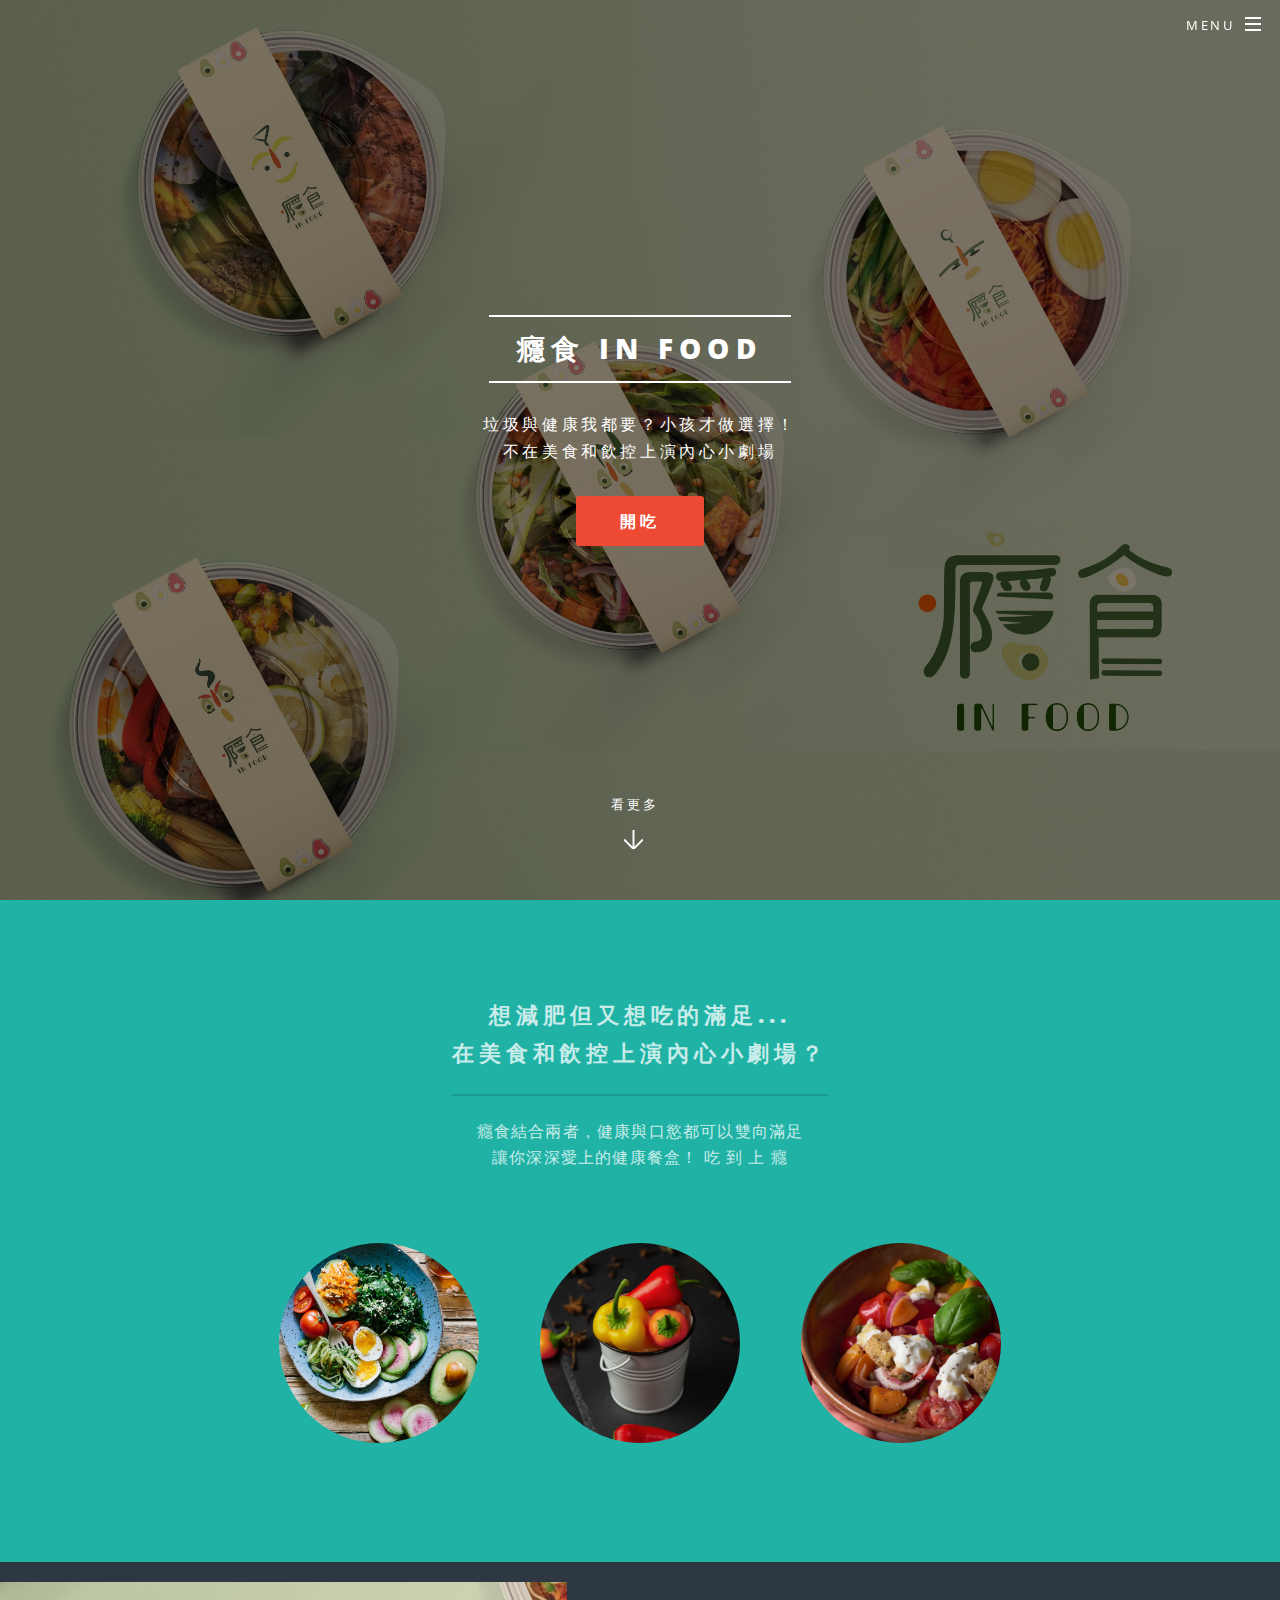
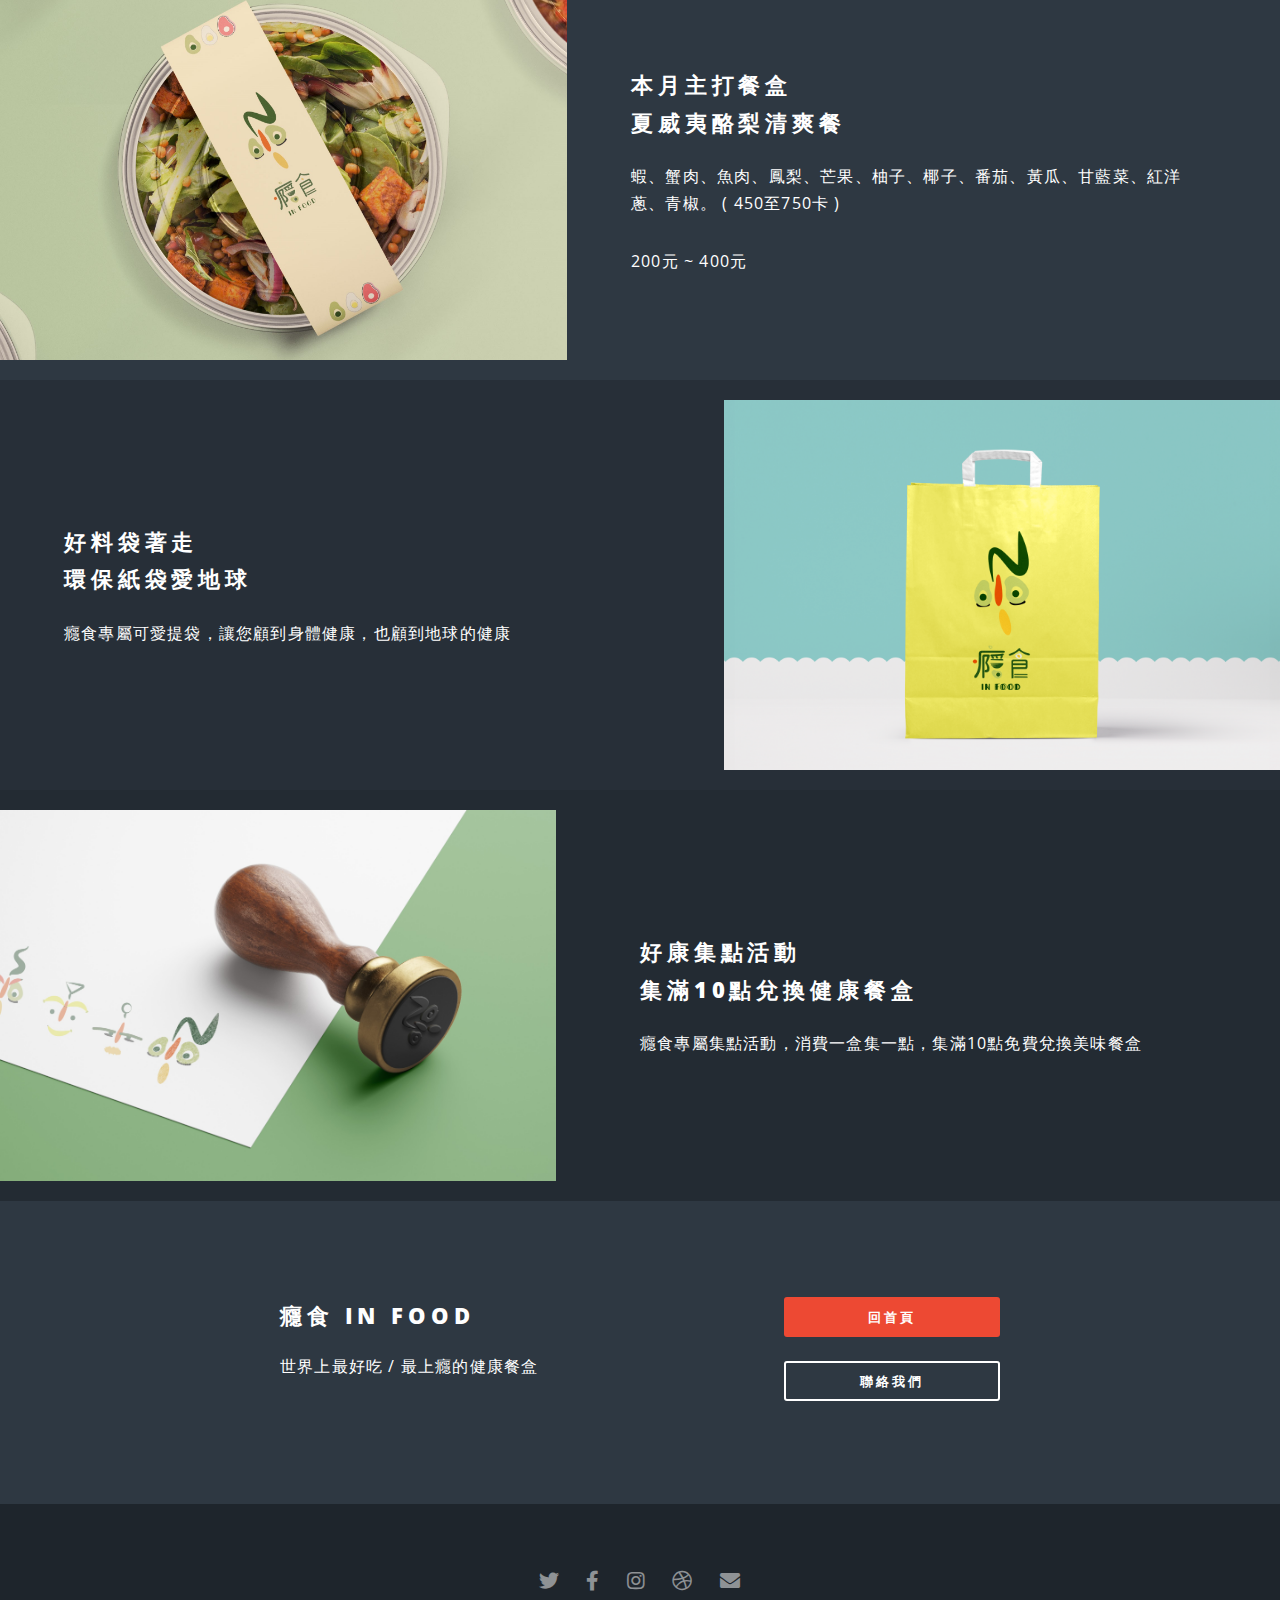
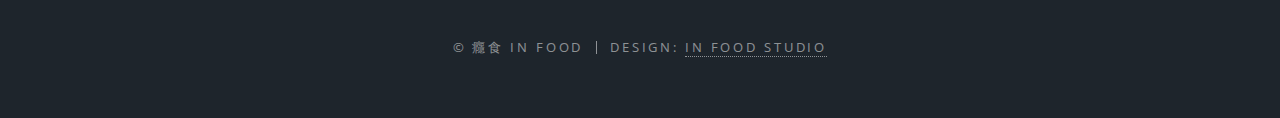
==== commit ff1af0c0: "logo icon" ====
--- a/docs/index.html
+++ b/docs/index.html
@@ -43,8 +43,8 @@
 					<section id="banner">
 						<div class="inner">
 							<h2>癮食 In Food</h2>
-							<p>垃圾與健康我都要？小孩才做選擇！<br />
-							不再美食和飲控上演內心小劇場</p>
+							<p style="margin-bottom: 0;">垃圾與健康我都要？小孩才做選擇！</p>
+							<p>不在美食和飲控上演內心小劇場</p>
 							<ul class="actions special">
 								<li><a href="#two" class="button primary" style="font-size: 16px;">開吃</a></li>
 							</ul>
@@ -56,10 +56,14 @@
 					<section id="one" class="wrapper style1 special">
 						<div class="inner">
 							<header class="major">
-								<h2>想減肥但又想吃的滿足...<br />
-								在美食和飲控上演內心小劇場？</h2>
-								<p>癮食結合兩者，健康與口慾都可以雙向滿足<br />
-								讓你深深愛上的健康餐盒！ 吃 到 上 癮</p>
+								<!-- <h2>想減肥但又想吃的滿足...<br />
+								在美食和飲控上演內心小劇場？</h2> -->
+								<h2>
+									<p style="margin-bottom: 0;">想減肥但又想吃的滿足...</p>
+									<p style="margin-bottom: 0;">在美食和飲控上演內心小劇場？</p>
+								</h2>
+								<p style="margin-bottom: 0;">癮食結合兩者，健康與口慾都可以雙向滿足</p>
+								<p>讓你深深愛上的健康餐盒！ 吃 到 上 癮</p>
 							</header>
 							<ul class="icons major">
 								<li><img src="images/circle1.jpg" alt="" class="circle_pic"></li>
@@ -97,7 +101,7 @@
 							<div class="image" style="padding: 20px 20px 20px 0; background-color: transparent;"><img src="images/pic03.jpg" alt="" /></div><div class="content">
 								<h2>好康集點活動<br />
 								集滿10點兌換健康餐盒</h2>
-								<p>癮食專屬集點活動，消費一盒集一點，集滿10點免費兌換每位餐盒</p>
+								<p>癮食專屬集點活動，消費一盒集一點，集滿10點免費兌換美味餐盒</p>
 							</div>
 						</section>
 					</section>
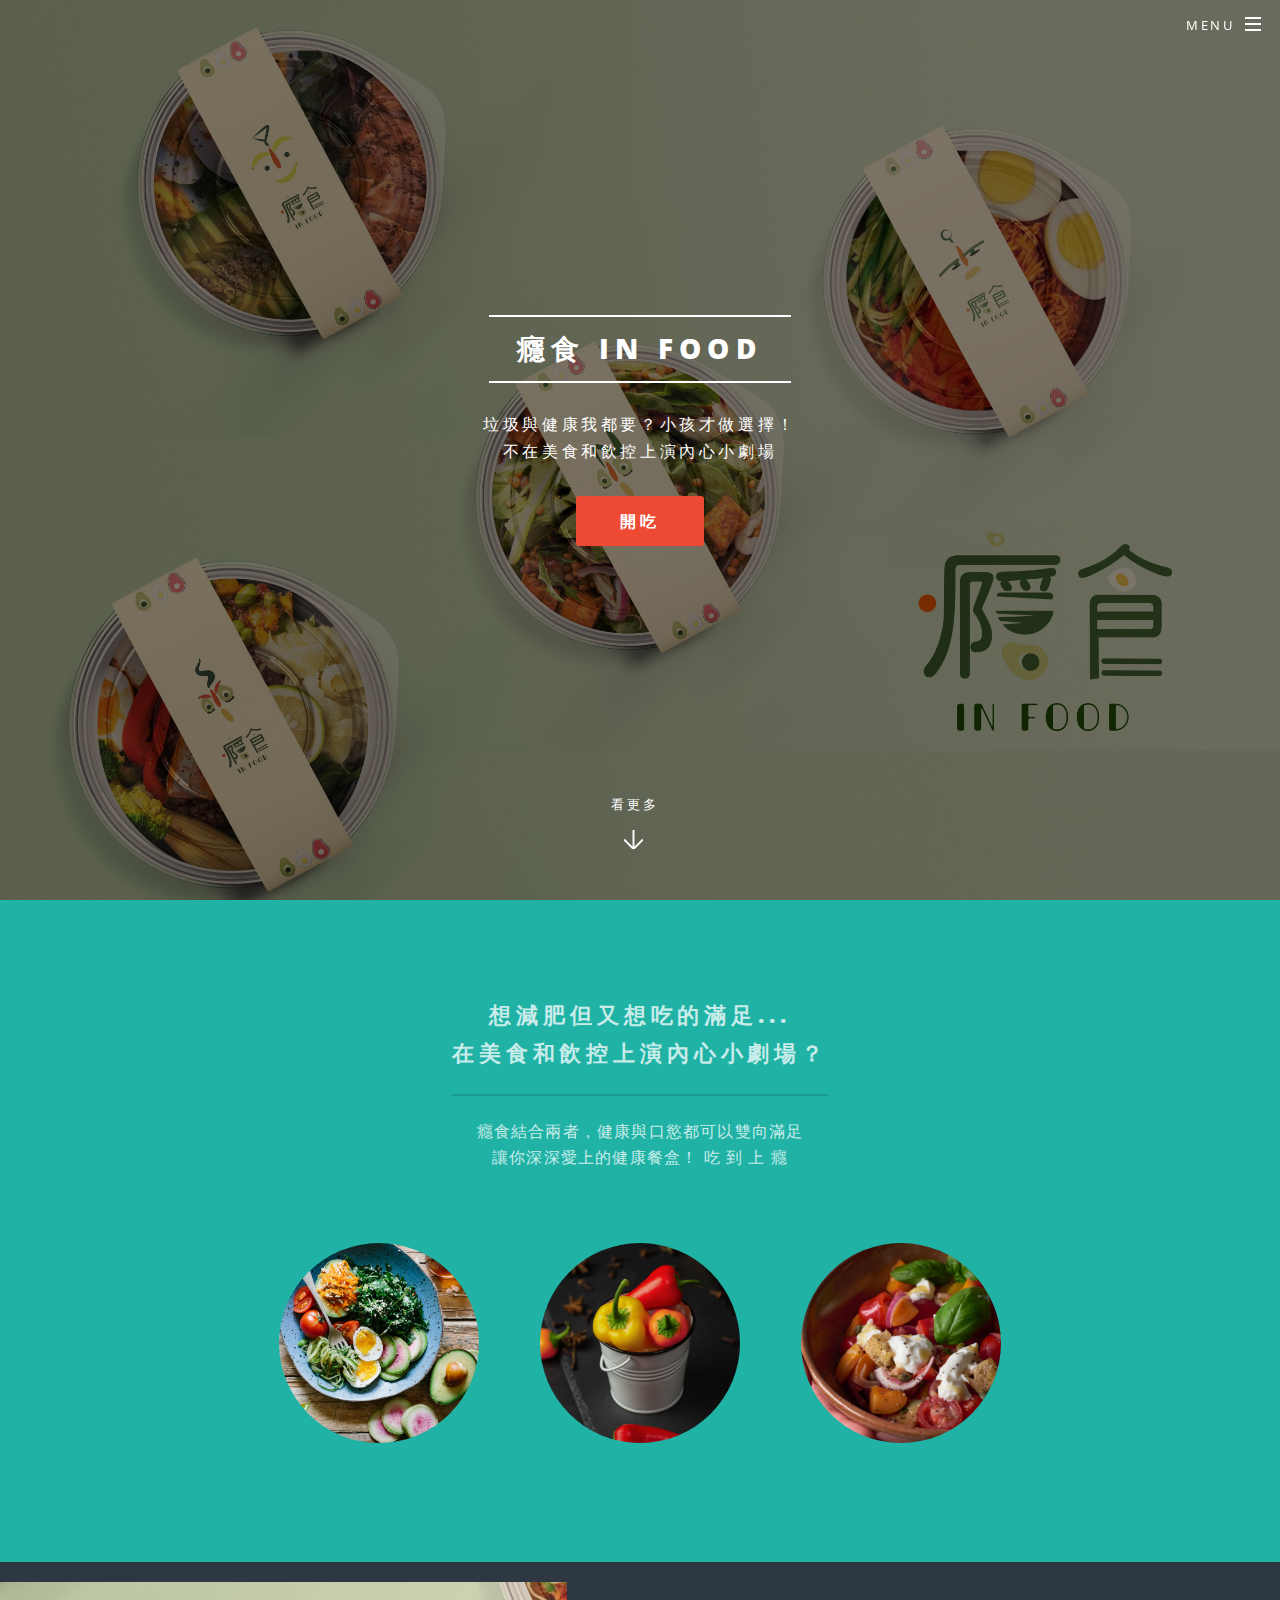
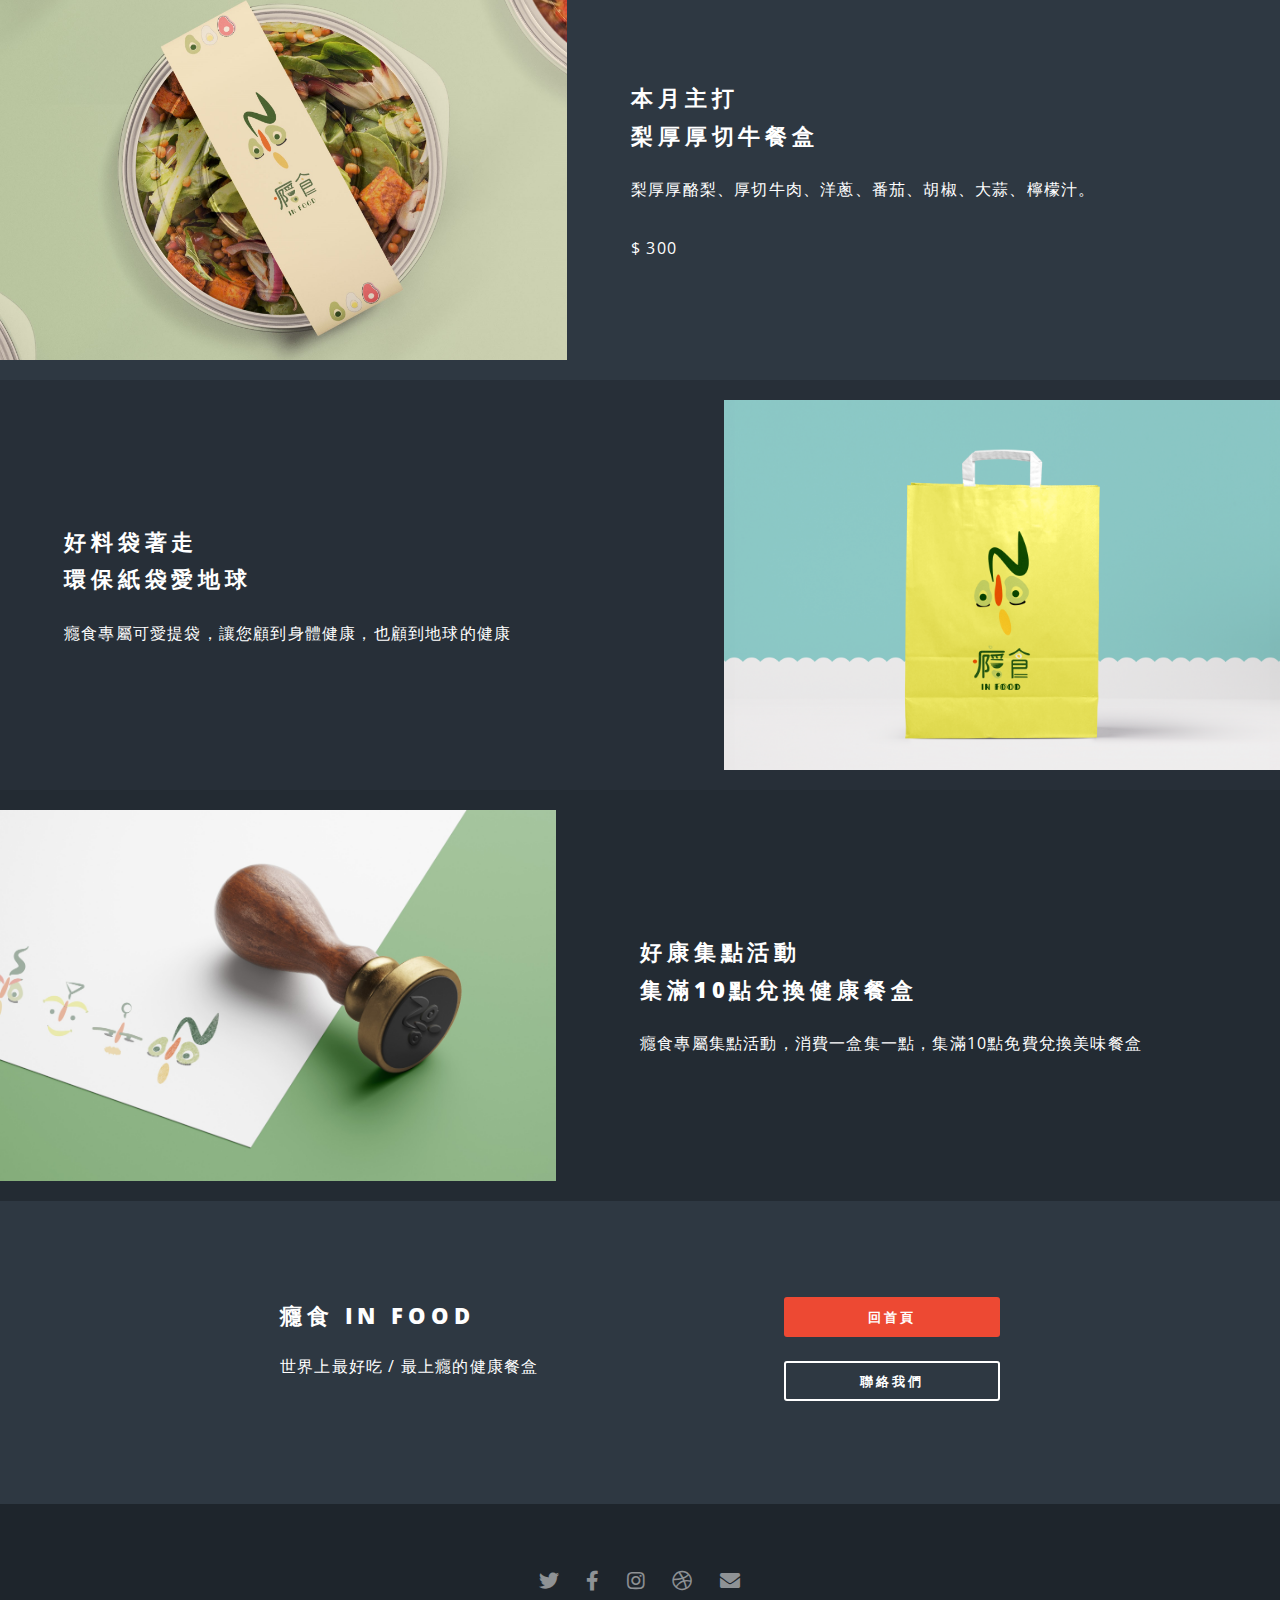
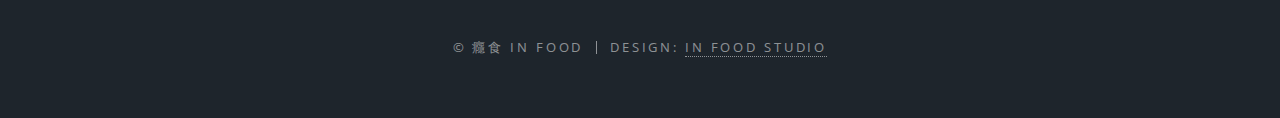
==== commit cbb7a76c: "change menu word" ====
--- a/docs/index.html
+++ b/docs/index.html
@@ -28,10 +28,10 @@
 									<div id="menu">
 										<ul>
 											<li><a href="index.html">首頁</a></li>
-											<li><a href="generic.html">癮食菜單</a></li>
+											<li><a href="menu.html">癮食菜單</a></li>
 											<li><a href="elements.html">料理工法</a></li>
-											<li><a href="#">註冊會員</a></li>
-											<li><a href="#">登入</a></li>
+											<li><a href="member.html">註冊會員</a></li>
+											<li><a href="login.html">登入</a></li>
 										</ul>
 									</div>
 								</li>
@@ -80,11 +80,14 @@
 					<section id="two" class="wrapper alt style2">
 						<section class="spotlight" style="padding: 20px 20px 20px 0; background-color: transparent;">
 							<div class="image"><img src="images/pic01.jpg" alt="" /></div><div class="content">
-								<h2>本月主打餐盒<br />
-								夏威夷酪梨清爽餐</h2>
-								<p>蝦、蟹肉、魚肉、鳳梨、芒果、柚子、椰子、番茄、黃瓜、甘藍菜、紅洋蔥、青椒。 ( 450至750卡 )<br />
+								<h2>本月主打<br />
+								<!-- 夏威夷酪梨清爽餐</h2> -->
+								梨厚厚切牛餐盒</h2>
+								<!-- <p>蝦、蟹肉、魚肉、鳳梨、芒果、柚子、椰子、番茄、黃瓜、甘藍菜、紅洋蔥、青椒。 ( 450至750卡 )<br /> -->
+								<p>梨厚厚酪梨、厚切牛肉、洋蔥、番茄、胡椒、大蒜、檸檬汁。<br />
 								</p>
-								<p>200元 ~ 400元</p>
+								<!-- <p>200元 ~ 400元</p> -->
+								<p>$ 300</p>
 							</div>
 						</section>
 						<section class="spotlight">
@@ -152,7 +155,7 @@
 							</header>
 							<ul class="actions stacked">
 								<li><a href="#" class="button fit primary">回首頁</a></li>
-								<li><a href="#" class="button fit">聯絡我們</a></li>
+								<li><a href="contact.html" class="button fit">聯絡我們</a></li>
 							</ul>
 						</div>
 					</section>
--- a/docs/assets/css/main.css
+++ b/docs/assets/css/main.css
@@ -3824,7 +3824,6 @@
 		background-size: cover;
 		text-align: center;
 	}
-
 		#main > header h2 {
 			font-size: 1.75em;
 			margin: 0 0 0.5em 0;
@@ -3879,6 +3878,76 @@
 		}
 
 	body.is-mobile #main > header {
+		background-attachment: scroll;
+	}
+/* SecMain */
+
+	#sec_main > header {
+		padding: 12em 0 10em 0 ;
+		background-image: -moz-linear-gradient(top, rgba(0,0,0,0.5), rgba(0,0,0,0.5)), url("../../images/banner1.jpg");
+		background-image: -webkit-linear-gradient(top, rgba(0,0,0,0.5), rgba(0,0,0,0.5)), url("../../images/banner1.jpg");
+		background-image: -ms-linear-gradient(top, rgba(0,0,0,0.5), rgba(0,0,0,0.5)), url("../../images/banner1.jpg");
+		background-image: linear-gradient(top, rgba(0,0,0,0.5), rgba(0,0,0,0.5)), url("../../images/banner1.jpg");
+		background-attachment: fixed;
+		background-position: center center;
+		background-repeat: no-repeat;
+		background-size: cover;
+		text-align: center;
+	}
+		#sec_main > header h2 {
+			font-size: 1.75em;
+			margin: 0 0 0.5em 0;
+		}
+
+		#sec_main > header p {
+			color: inherit;
+			letter-spacing: 0.225em;
+			text-transform: uppercase;
+			top: 0;
+		}
+
+			#sec_main > header p a {
+				color: inherit;
+			}
+
+		@media screen and (max-width: 1680px) {
+
+			#sec_main > header {
+				padding: 10em 0 8em 0 ;
+			}
+
+		}
+
+		@media screen and (max-width: 1280px) {
+
+			#sec_main > header {
+				padding: 8em 3em 6em 3em ;
+			}
+
+		}
+
+		@media screen and (max-width: 980px) {
+
+			#sec_main > header {
+				padding: 10em 3em 8em 3em ;
+			}
+
+		}
+
+		@media screen and (max-width: 736px) {
+
+			#sec_main > header {
+				padding: 5em 3em 3em 3em ;
+			}
+
+				#sec_main > header h2 {
+					font-size: 1.25em;
+					margin: 0 0 1em 0;
+				}
+
+		}
+
+	body.is-mobile #sec_main > header {
 		background-attachment: scroll;
 	}
 
@@ -4003,4 +4072,9 @@
 	width: 200px;
 	height: 200px;
 	border-radius: 50%;
+}
+.circle_menu {
+	width: 150px;
+	height: 150px;
+	border-radius: 50%;
 }